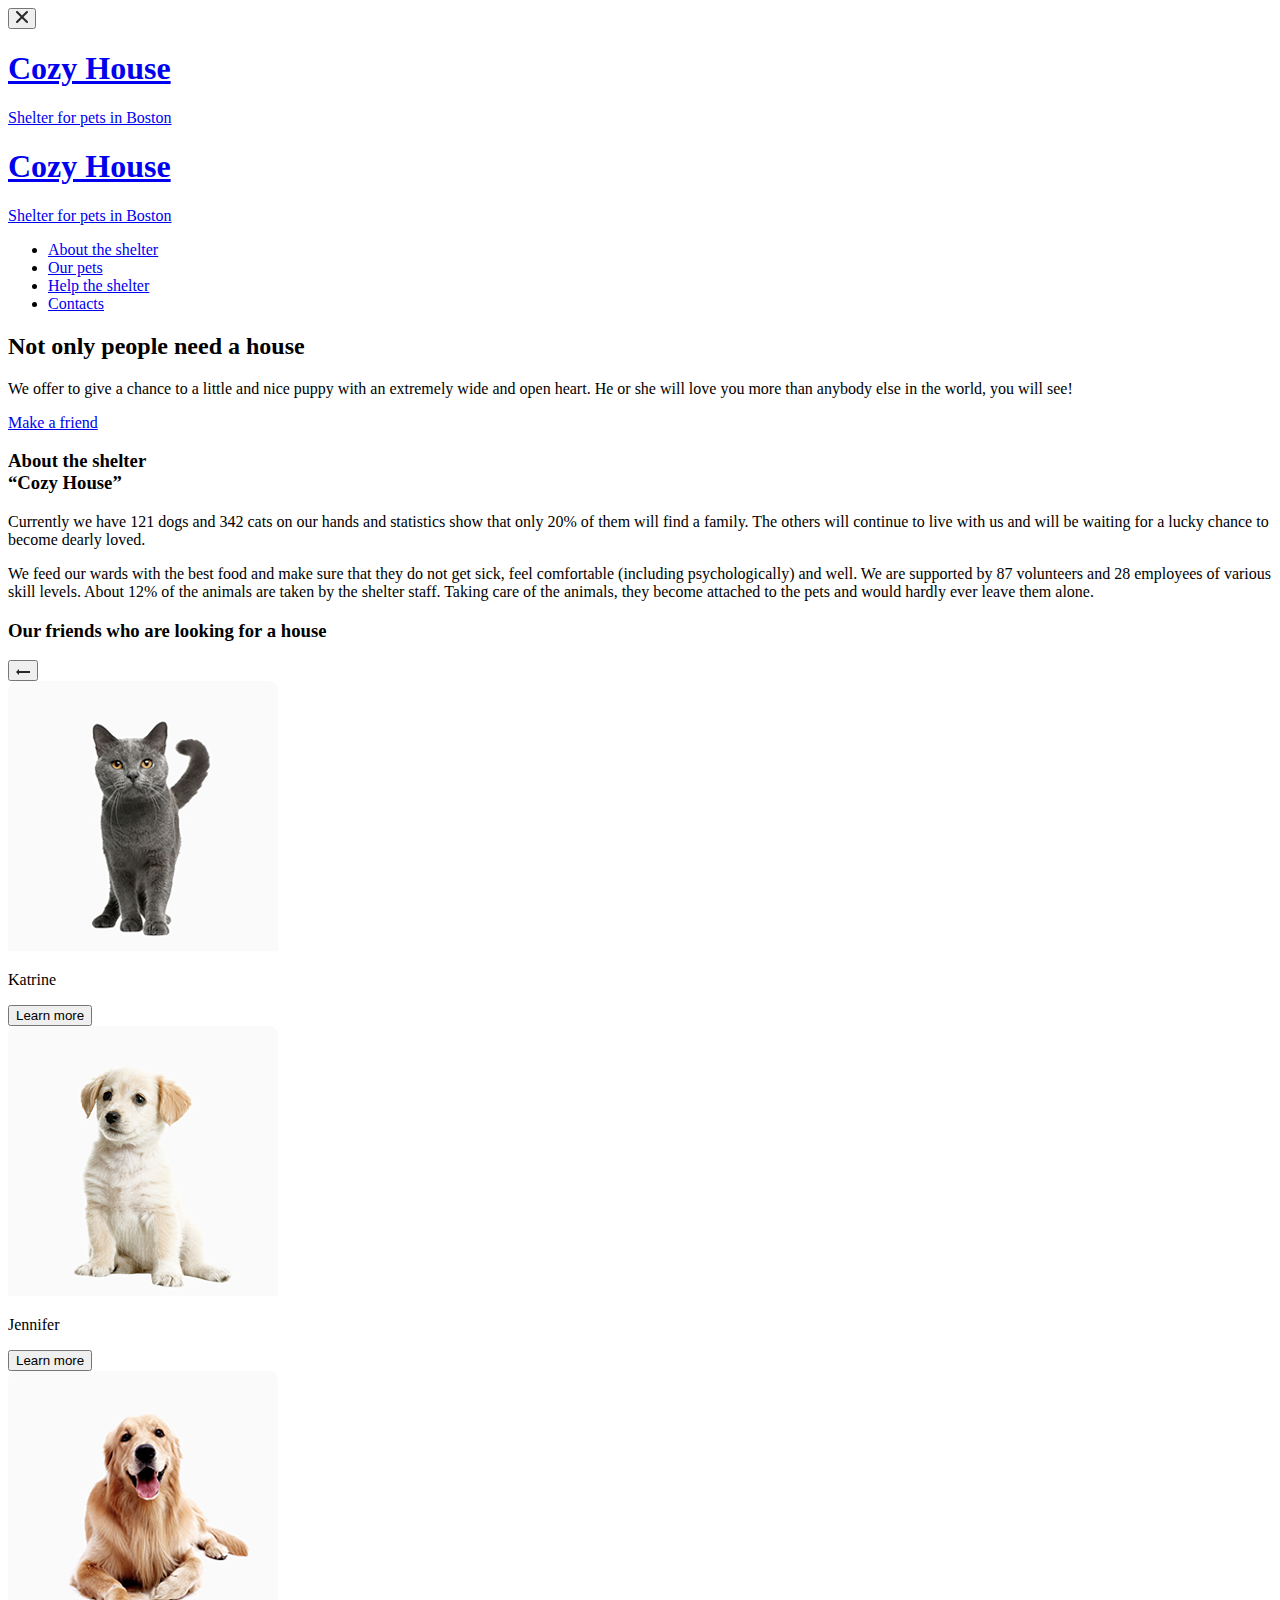
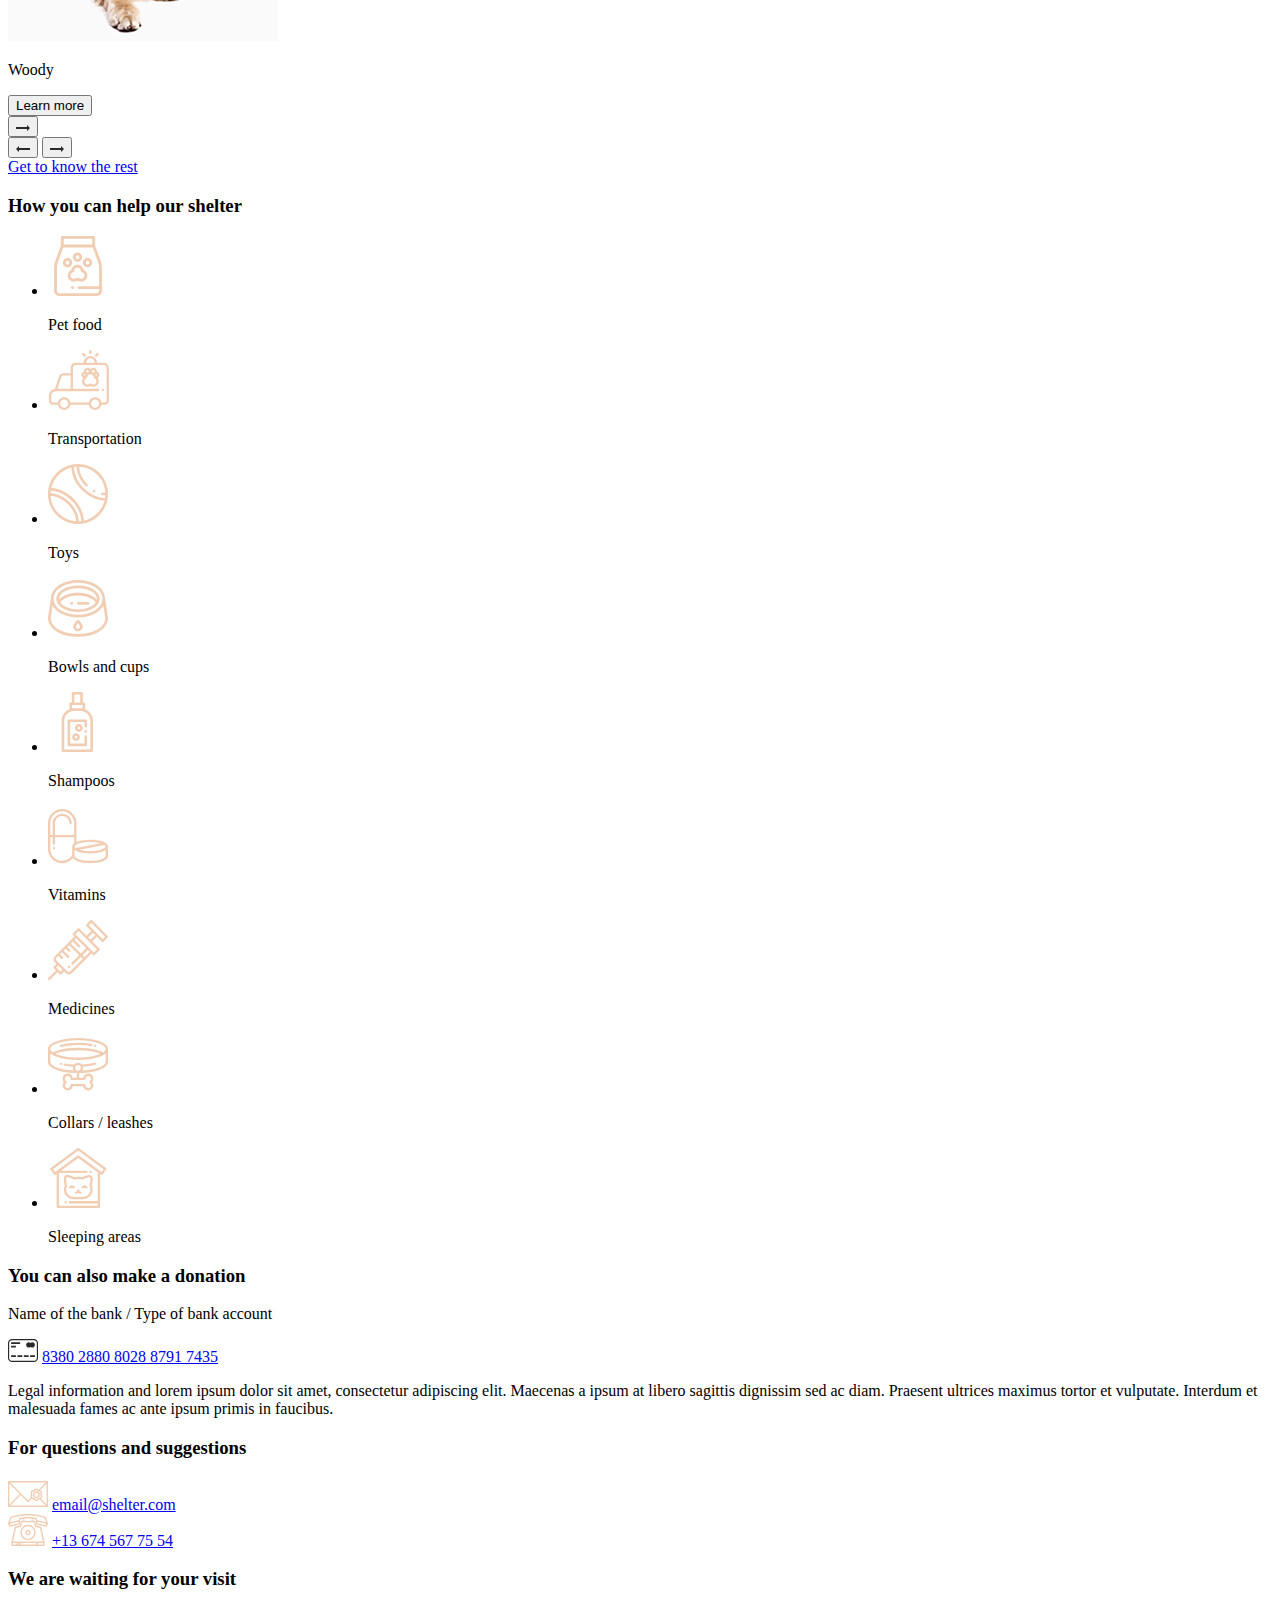
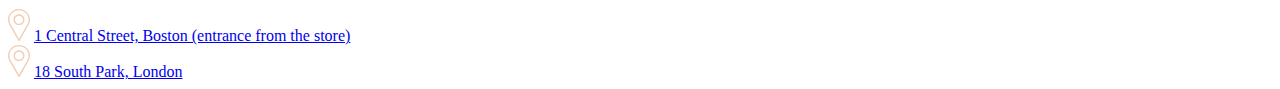
==== pages/main/index.html @ be9d7fb8 "feat: add layout of the main page" ====
<!DOCTYPE html>
<html lang="en">

<head>
    <meta charset="UTF-8">
    <meta http-equiv="X-UA-Compatible" content="IE=edge">
    <meta name="viewport" content="width=device-width, initial-scale=1.0">
    <link rel="stylesheet" href="style.css">
    <link rel="icon" href="../../assets/icons/favicon.png" type="image/x-icon">
    <title>Cozy House</title>
</head>

<body>
    <div class="popup-overlay"></div>
    <div class="popup">
        <button class="close"><img src="../../assets/icons/Vector X.svg" alt="vectorX"></button>
        <div class="popup-wrapper"></div>
    </div>
    <div class="burger-overlay"></div>
    <header class="header">
        <div class="header-background">
            <div class="container">
                <div class="header-container">
                    <div class="logo">
                        <a href="#">
                            <h1 class="title">Cozy House</h1>
                            <p class="subtitile">Shelter for pets in Boston</p>
                        </a>
                    </div>

                    <div class="burger">
                        <div class="line line1"></div>
                        <div class="line line2"></div>
                        <div class="line line3"></div>
                    </div>
                    <nav class="nav">
                        <div class="logo-nav">
                            <a href="#">
                                <h1 class="title-nav">Cozy House</h1>
                                <p class="subtitile-nav">Shelter for pets in Boston</p>
                            </a>
                        </div>
                        <ul class="nav-list">
                            <li class="nav_item"><a href="#" class="nav_link">About the shelter</a></li>
                            <li class="nav_item"><a href="../pets/index.html" class="nav_link">Our pets</a></li>
                            <li class="nav_item"><a href="#help" class="nav_link">Help the shelter</a></li>
                            <li class="nav_item"><a href="#footer" class="nav_link">Contacts</a></li>
                        </ul>
                    </nav>
                </div>
            </div>
        </div>
        </div>
    </header>
    <main class="main">
        <div class="hero-background">
            <div class="container">
                <section class="hero-container">
                    <div class="hero-wrapper">
                        <h2 class="hero-title">Not only people need a house</h2>
                        <p class="hero-text">We offer to give a chance to a little and nice puppy with an extremely wide
                            and open
                            heart.
                            He or she will love you more than anybody else in the world, you will see!</p>
                        <a href="#friends-container" class="hero-button">Make a friend</a>
                    </div>
                    <div class="hero-dog"></div>
                </section>
            </div>
        </div>
        <div class="container">
            <section class="about-container" id="about-container">
                <div class="about-dogs"></div>
                <div class="about-wrapper">
                    <h3 class="about-title">About the shelter <br>“Cozy House”</h3>
                    <p class="about-text">Currently we have 121 dogs and 342 cats on our hands and statistics show that
                        only 20%
                        of them will find a family.
                        The others will continue to live with us and will be waiting for a lucky chance to become dearly
                        loved.</p>
                    <p class="about-text">We feed our wards with the best food and make sure that they do not get sick,
                        feel
                        comfortable (including psychologically) and well.
                        We are supported by 87 volunteers and 28 employees of various skill levels.
                        About 12% of the animals are taken by the shelter staff. Taking care of the animals, they become
                        attached to
                        the pets and would hardly ever leave them alone.</p>
                </div>
            </section>
        </div>
        <div class="friends-background">
            <div class="container">
                <section class="friends-container" id="friends-container">
                    <h3 class="friends-title">Our friends who are&nbsp;looking for a house</h3>
                    <div class="friends-wrapper">
                        <button class="prev-button" id="leftButton"><img src="../../assets/icons/Arrow-prev.svg"
                                alt="arrow"></button>
                        <div class="carusel-wrapper" id="carusel-wrapper">
                            <div class="pets-list" id="pets-list">
                                <div class="part" id="left-part">
                                    <div class="pet_item"></div>
                                    <div class="pet_item"></div>
                                    <div class="pet_item"></div>
                                </div>
                                <div class="part" id="active-part">
                                    <div class="pet_item" data-name="Katrine">
                                        <img src="../../assets/images/katrine.png" alt="katrine">
                                        <p class="pet__name">Katrine</p>
                                        <button class="learn__more">Learn more</button>
                                    </div>
                                    <div class="pet_item" data-name="Jennifer">
                                        <img src="../../assets/images/jennifer.png" alt="jennifer">
                                        <p class="pet__name">Jennifer</p>
                                        <button class="learn__more">Learn more</button>
                                    </div>
                                    <div class="pet_item" data-name="Woody">
                                        <img src="../../assets/images/woody.png" alt="woody">
                                        <p class="pet__name">Woody</p>
                                        <button class="learn__more">Learn more</button>
                                    </div>
                                </div>
                                <div class="part" id="right-part">
                                    <div class="pet_item"></div>
                                    <div class="pet_item"></div>
                                    <div class="pet_item"></div>
                                </div>
                            </div>
                        </div>
                        <button class="next-button" id="rightButton"><img src="../../assets/icons/Arrow-next.svg"
                                alt="arrow"></button>
                    </div>
                    <div class="arrow_block">
                        <button class="arrow-button_prev" id="leftBtn"><img src="../../assets/icons/Arrow-prev.svg"
                                alt="arrow"></button>
                        <button class="arrow-button_next" id="rightBtn"><img src="../../assets/icons/Arrow-next.svg"
                                alt="arrow"></button>
                    </div>
                    <a href="../pets/index.html" class="friends-button">Get to know the rest</a>
                </section>
            </div>
        </div>
        <div class="container">
            <section class="help" id="help">
                <h3 class="help-text">How you can help
                    our shelter</h3>
                <div class="help-wrapper">
                    <ul class="help-list">
                        <li class="help_item">
                            <img class="help__icon" src="../../assets/icons/icon-pet-food.svg" alt="icon-pet-food">
                            <p class="help__name">Pet food</p>
                        </li>
                        <li class="help_item">
                            <img class="help__icon" src="../../assets/icons/icon-transportation.svg"
                                alt="icon-transportation">
                            <p class="help__name">Transportation</p>
                        </li>
                        <li class="help_item">
                            <img class="help__icon" src="../../assets/icons/icon-toys.svg" alt="icon-toys">
                            <p class="help__name">Toys</p>
                        </li>
                        <li class="help_item">
                            <img class="help__icon" src="../../assets/icons/icon-bowls-and-cups.svg"
                                alt="icon-bowls-and-cups">
                            <p class="help__name">Bowls and cups</p>
                        </li>
                        <li class="help_item">
                            <img class="help__icon" src="../../assets/icons/icon-shampoos.svg" alt="icon-shampoos">
                            <p class="help__name">Shampoos</p>
                        </li>
                        <li class="help_item">
                            <img class="help__icon" src="../../assets/icons/icon-vitamins.svg" alt="icon-vitamins">
                            <p class="help__name">Vitamins</p>
                        </li>
                        <li class="help_item">
                            <img class="help__icon" src="../../assets/icons/icon-medicines.svg" alt="icon-medicines">
                            <p class="help__name">Medicines</p>
                        </li>
                        <li class="help_item">
                            <img class="help__icon" src="../../assets/icons/icon-collars-leashes.svg"
                                alt="icon-collars-leashes">
                            <p class="help__name">Collars / leashes</p>
                        </li>
                        <li class="help_item">
                            <img class="help__icon" src="../../assets/icons/icon-sleeping-area.svg"
                                alt="icon-sleeping-area">
                            <p class="help__name">Sleeping areas</p>
                        </li>
                    </ul>
                </div>
            </section>
        </div>
        <div class="addition-background">
            <div class="container">
                <section class="addition">
                    <div class="addition-dog"></div>
                    <div class="addition-wrapper">
                        <h3 class="addition-title">You can also make a donation</h3>
                        <p class="label">Name of the bank / Type of bank account</p>
                        <div class="card-number">
                            <img class="icon-card" src="../../assets/icons/credit-card.svg" alt="icon-credit-card">
                            <span class="number"><a href="#">8380 2880 8028 8791 7435</a></span>
                        </div>
                        <p class="addition-text">Legal information and lorem ipsum dolor sit amet, consectetur
                            adipiscing elit.
                            Maecenas a ipsum at libero sagittis dignissim sed ac diam. Praesent ultrices maximus tortor
                            et vulputate.
                            Interdum et malesuada fames ac ante ipsum primis in faucibus.</p>
                    </div>
                </section>
            </div>
        </div>
        </div>
    </main>
    <footer class="footer" id="footer">
        <div class="footer-background">
            <div class="container">
                <div class="footer-wrapper">
                    <div class="contacts">
                        <h3 class="footer-title">For questions and suggestions</h3>
                        <div class="info">
                            <a href="mailto:email@shelter.com"><img class="footer-icons"
                                    src="../../assets/icons/icon-email.svg" alt="icon-email"></a>
                            <a href="mailto:email@shelter.com" class="footer-info">email@shelter.com</a>
                        </div>
                        <div class="info">
                            <a href="tel:+136745677554"><img class="footer-icons"
                                    src="../../assets/icons/icon-phone.svg" alt="icon-phone"></a>
                            <a href="tel:+136745677554" class="footer-info">+13 674 567 75 54</a>
                        </div>
                    </div>
                    <div class="location">
                        <h3 class="footer-title">We are waiting for your visit</h3>
                        <div class="info-location">
                            <a href="https://goo.gl/maps/fKJnpNppWsuXk6bJ8" target="blank"><img class="footer-icons"
                                    src="../../assets/icons/icon-marker.svg" alt="icon-marker"></a>
                            <a href="https://goo.gl/maps/fKJnpNppWsuXk6bJ8" class="footer-info" target="blank">
                                1 Central Street, Boston (entrance from the store)
                            </a>
                        </div>
                        <div class="info-location">
                            <a href="https://goo.gl/maps/jdTN3dPhgt9UwxYk8" target="blank"><img class="footer-icons"
                                    src="../../assets/icons/icon-marker.svg" alt="icon-marker"></a>
                            <a href="https://goo.gl/maps/jdTN3dPhgt9UwxYk8" class="footer-info" target="blank">18 South
                                Park,
                                London</a>
                        </div>
                    </div>
                    <div class="footer-dog"></div>
                </div>
            </div>
        </div>
    </footer>
    <script src="script.js"></script>
</body>

</html>
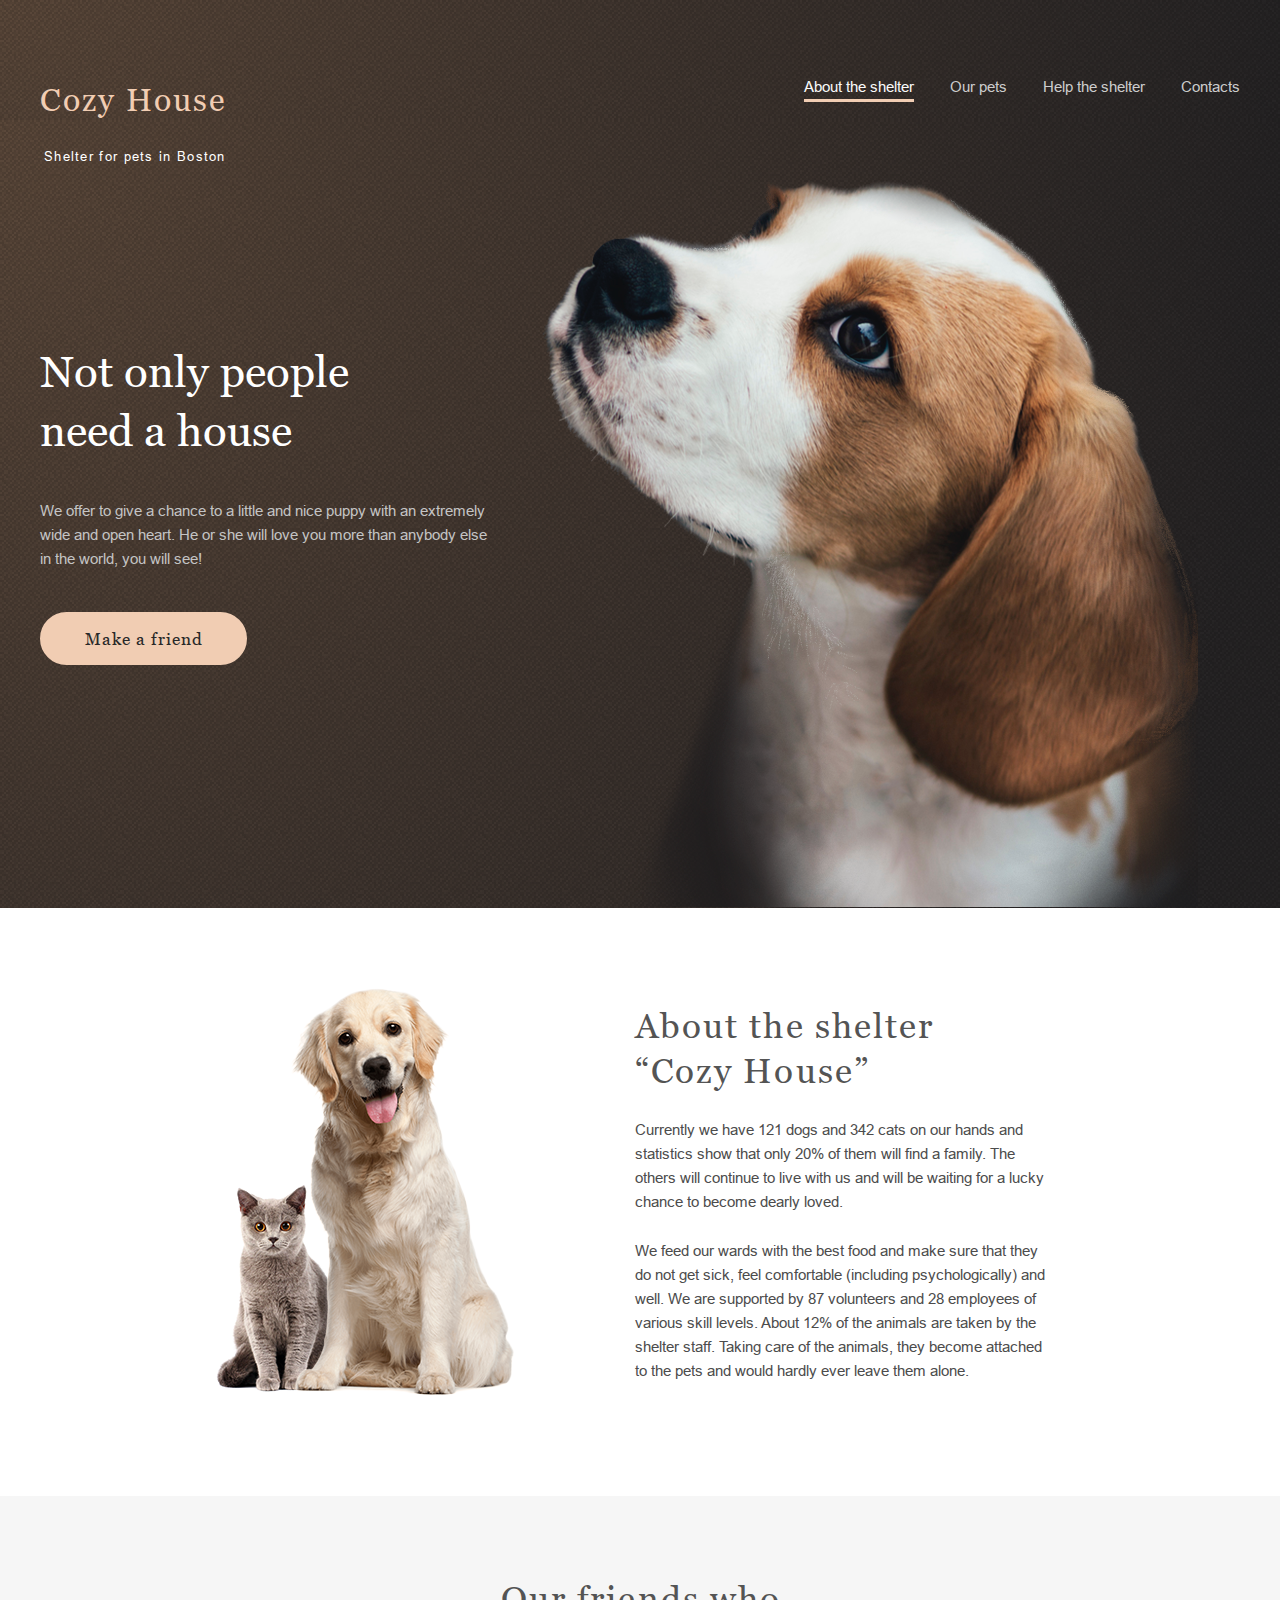
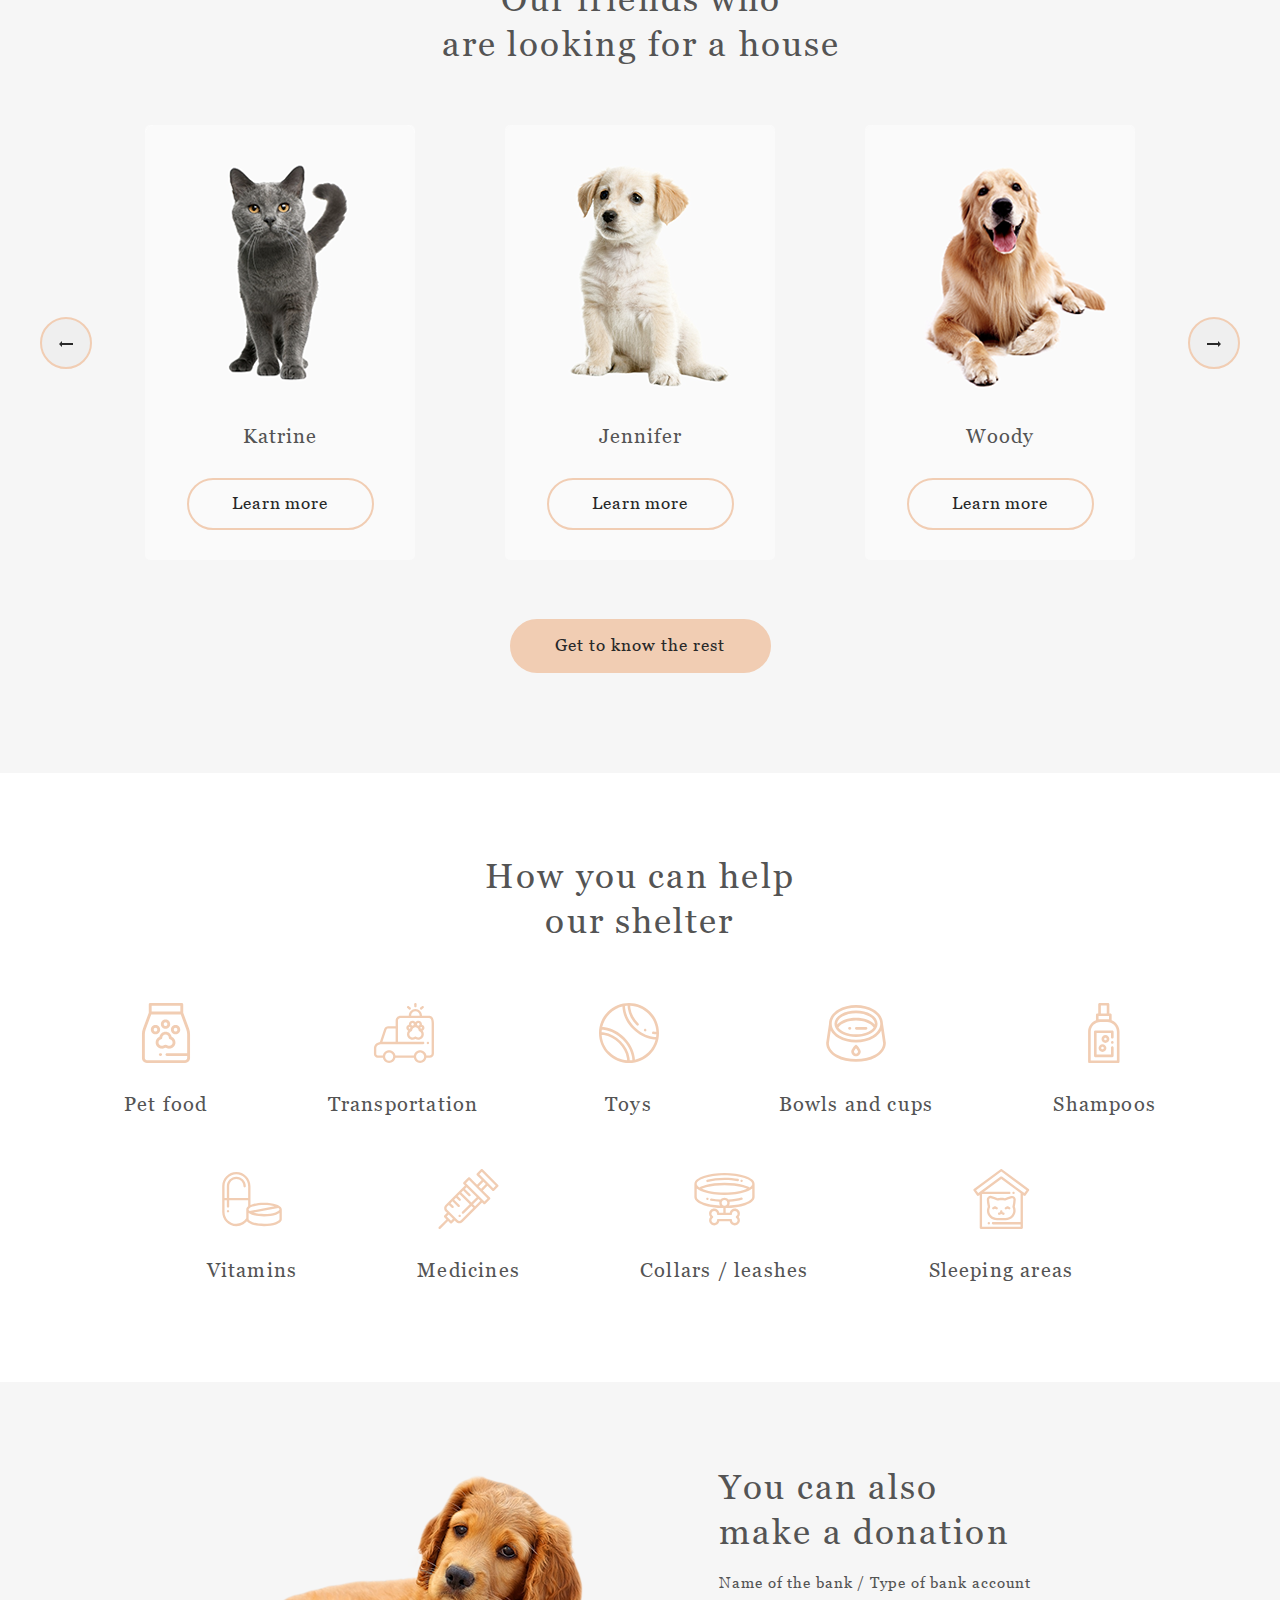
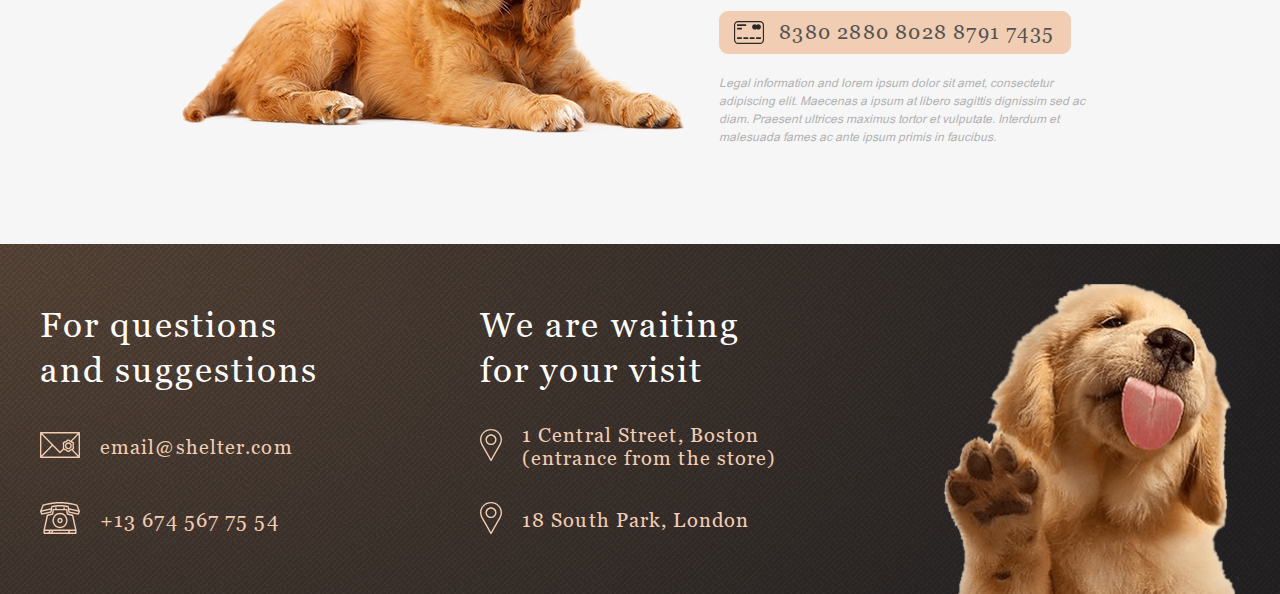
==== commit d1a00e15: "add normalize.css and style of the main page" ====
--- a/pages/main/index.html
+++ b/pages/main/index.html
@@ -6,6 +6,7 @@
     <meta http-equiv="X-UA-Compatible" content="IE=edge">
     <meta name="viewport" content="width=device-width, initial-scale=1.0">
     <link rel="stylesheet" href="style.css">
+    <link rel="stylesheet" href="normalize.css">
     <link rel="icon" href="../../assets/icons/favicon.png" type="image/x-icon">
     <title>Cozy House</title>
 </head>
--- a/pages/main/style.css
+++ b/pages/main/style.css
@@ -0,0 +1,674 @@
+:root {
+  --font-text: "font_Arial", "Arial", sans-serif;
+  --font-title: "font_Georgia", "Georgia", serif;
+  --color-one: #ffffff;
+  --color-two: #f1cdb3;
+  --color-three: #292929;
+  --color-four: #c4c4c4;
+  --color-six: #545454;
+  --color-seven: #4c4c4c;
+  --color-eight: #fafafa;
+  --color-background: #f6f6f6;
+}
+
+@font-face {
+  font-family: "font_Arial";
+  src: url("../../assets/fonts/arial/arial-regular.ttf") format("truetype");
+  font-style: normal;
+  font-weight: 400;
+}
+
+@font-face {
+  font-family: "font_Georgia";
+  src: url("../../assets/fonts/georgia/georgia-regular.ttf") format("truetype");
+  font-style: normal;
+  font-weight: 400;
+}
+
+body {
+  position: relative;
+}
+
+* {
+  box-sizing: border-box;
+  margin: 0;
+}
+
+html {
+  scroll-behavior: smooth;
+}
+
+a {
+  text-decoration: none;
+  color: inherit;
+  transition: 0.5s;
+}
+
+ul {
+  padding: 0;
+  list-style: none;
+}
+
+h2 {
+  font-family: var(--font-title);
+  font-weight: normal;
+  font-size: 44px;
+  color: var(--color-one);
+}
+
+h3 {
+  font-family: var(--font-title);
+  font-weight: normal;
+  font-size: 35px;
+  color: var(--color-six);
+  letter-spacing: 2.1px;
+  line-height: 45px;
+}
+
+button {
+  padding: 0;
+  cursor: pointer;
+}
+
+button:hover {
+  background: rgba(253, 220, 196, 1);
+  border: solid rgba(253, 220, 196, 1);
+  transition: 1s;
+}
+
+.popup {
+  background: transparent;
+  position: fixed;
+  top: 50%;
+  left: 50%;
+  transform: translate(-50%, -50%);
+  z-index: 2;
+  display: none;
+}
+
+.close {
+  position: relative;
+  left: 100%;
+  width: 52px;
+  height: 52px;
+  border: 2px solid rgba(241, 205, 179, 1);
+  border-radius: 50%;
+  background: transparent;
+}
+
+.hover {
+  background: rgba(253, 220, 196, 1);
+  border: solid rgba(253, 220, 196, 1);
+  transition: 1s;
+}
+
+.popup-container {
+  width: 900px;
+  background: rgba(250, 250, 250, 1);
+  display: flex;
+  flex-direction: row;
+  border-radius: 10px;
+}
+
+.popup-overlay:hover {
+  cursor: pointer;
+}
+
+.image {
+  width: 500px;
+}
+
+.pets-text {
+  padding: 50px 20px 88px 0;
+}
+
+.popup-title {
+  padding-bottom: 10px;
+  color: #000000;
+}
+
+.popup-subtitle {
+  padding-bottom: 40px;
+  font-family: var(--font-title);
+  font-size: 20px;
+  line-height: 23px;
+  letter-spacing: 0.06em;
+}
+
+.popup-information {
+  padding-bottom: 40px;
+  font-family: var(--font-title);
+  font-size: 15px;
+  line-height: 17px;
+  letter-spacing: 0.06em;
+}
+
+.popup-list {
+  list-style: disc;
+  list-style-position: inside;
+  color: rgba(241, 205, 179, 1);
+}
+
+.popup-item {
+  padding-bottom: 10px;
+  font-family: var(--font-title);
+  font-size: 15px;
+  font-weight: 700;
+  line-height: 17px;
+  letter-spacing: 0.06em;
+  font-family: Georgia;
+  font-size: 15px;
+  font-weight: 400;
+  line-height: 17px;
+  letter-spacing: 0.06em;
+}
+
+.color {
+  color: #000000;
+}
+
+.lock {
+  overflow: hidden;
+}
+.active {
+  display: block;
+}
+
+._active {
+  width: 100%;
+  height: 100%;
+  position: fixed;
+  top: 0;
+  left: 0;
+  background: rgba(41, 41, 41, 0.6);
+  z-index: 1;
+}
+
+.header-background {
+  background: url(../../assets/images/transparent/noise_transparent@2x.png),
+    radial-gradient(100% 900% at 0% 0%, #5b483a 0%, #262425 100%), linear-gradient(0deg, #211f20, #211f20);
+}
+
+.container {
+  max-width: 1280px;
+  margin: 0 auto;
+}
+
+.header-container {
+  padding: 60px 40px 0;
+  display: flex;
+  flex-direction: row;
+  justify-content: space-between;
+  align-items: center;
+}
+
+.title {
+  font-family: var(--font-title);
+  color: var(--color-two);
+  padding-bottom: 9px;
+  font-weight: normal;
+  letter-spacing: 2px;
+}
+
+.subtitile {
+  font-family: var(--font-text);
+  color: var(--color-one);
+  font-size: 13px;
+  letter-spacing: 1.3px;
+  padding-left: 4px;
+}
+
+.logo {
+  height: 60px;
+  width: 200px;
+}
+
+.logo-nav {
+  display: none;
+}
+
+.nav-list {
+  display: flex;
+  flex-direction: row;
+  gap: 36px;
+  color: #cdcdcd;
+}
+
+.nav_link {
+  font-family: var(--font-text);
+  font-size: 15px;
+}
+
+.nav_link:hover {
+  color: var(--color-eight);
+}
+
+.nav_item:first-child {
+  border-bottom: 3px var(--color-two) solid;
+  padding-bottom: 2px;
+  color: var(--color-eight);
+}
+
+.hero-background {
+  background: url(../../assets/images/transparent/noise_transparent@2x.png),
+    radial-gradient(100% 215.42% at 0% 0%, #5b483a 0%, #262425 100%), linear-gradient(0deg, #211f20, #211f20);
+}
+
+.hero-container {
+  display: flex;
+  padding: 0 40px;
+}
+
+.hero-wrapper {
+  display: flex;
+  flex-direction: column;
+  width: 460px;
+  padding-top: 222px;
+}
+
+.hero-title {
+  width: 85%;
+  line-height: 59px;
+  margin-bottom: 39px;
+}
+
+.hero-text {
+  font-family: var(--font-text);
+  font-size: 15px;
+  color: var(--color-four);
+  width: 460px;
+  margin-bottom: 41px;
+  line-height: 24px;
+}
+
+.hero-button {
+  font-family: var(--font-title);
+  font-size: 17px;
+  letter-spacing: 1px;
+  text-align: center;
+  padding-top: 15px;
+  color: var(--color-three);
+  background-color: var(--color-two);
+  width: 207px;
+  height: 53px;
+  border: solid var(--color-two);
+  border-radius: 30px;
+  margin-bottom: 243px;
+  cursor: pointer;
+}
+
+.hero-button:hover {
+  background: rgba(253, 220, 196, 1);
+  border: solid rgba(253, 220, 196, 1);
+}
+
+.hero-dog {
+  background-image: url(../../assets/images/start-screen-puppy.png);
+  width: 698px;
+  background-position-x: 42px;
+  background-position-y: 59px;
+  background-repeat: no-repeat;
+}
+
+.about-container {
+  padding-top: 80px;
+  padding-bottom: 82px;
+  background-color: var(--color-one);
+  display: flex;
+  flex-direction: row;
+  justify-content: center;
+  gap: 120px;
+}
+
+.about-dogs {
+  background-image: url(../../assets/images/about-pets.png);
+  background-repeat: no-repeat;
+  height: 426px;
+  width: 300px;
+}
+.about-wrapper {
+  margin-right: 8px;
+  padding-top: 15px;
+  display: flex;
+  flex-direction: column;
+  width: 33%;
+  gap: 25px;
+}
+
+.about-title {
+  width: auto;
+}
+
+.about-text {
+  font-family: var(--font-text);
+  font-weight: normal;
+  font-size: 15px;
+  line-height: 24px;
+  width: auto;
+  color: var(--color-seven);
+}
+
+.friends-background {
+  background-color: var(--color-background);
+  background-size: 100%;
+}
+
+.friends-container {
+  display: flex;
+  flex-direction: column;
+  padding: 80px 40px 100px;
+}
+
+.friends-title {
+  padding-left: 2px;
+  margin-bottom: 59px;
+  width: 30rem;
+  align-self: center;
+  text-align: center;
+}
+
+.friends-wrapper {
+  display: flex;
+  justify-content: space-between;
+  align-items: center;
+  margin-bottom: 59px;
+}
+
+.carusel-wrapper {
+  width: 990px;
+  overflow: hidden;
+}
+
+.pets-list {
+  position: relative;
+  left: -1080px;
+  display: flex;
+  flex-direction: row;
+  align-items: center;
+  gap: 90px;
+}
+
+.part {
+  display: flex;
+  gap: 90px;
+}
+
+@keyframes left {
+  from {
+    left: -1080px;
+  }
+  to {
+    left: -2160px;
+  }
+}
+
+.left {
+  animation-duration: 2s;
+  animation-name: left;
+}
+
+@keyframes right {
+  from {
+    left: -1080px;
+  }
+  to {
+    left: 0;
+  }
+}
+
+.right {
+  animation-duration: 2s;
+  animation-name: right;
+}
+
+.prev-button {
+  height: 52px;
+  width: 52px;
+  border-radius: 100px;
+  border: var(--color-two) solid 2px;
+}
+
+.pet_item {
+  width: 270px;
+  height: 435px;
+  display: flex;
+  border-radius: 5px;
+  flex-direction: column;
+  align-items: center;
+  background-color: var(--color-eight);
+  gap: 30px;
+  cursor: pointer;
+}
+
+.pet_item:hover {
+  box-shadow: 0px 4px 4px rgba(0, 0, 0, 0.25);
+  background-color: var(--color-one);
+}
+
+.pet__name {
+  font-family: var(--font-title);
+  color: var(--color-six);
+  font-size: 20px;
+  letter-spacing: 1px;
+}
+
+.learn__more {
+  width: 187px;
+  height: 52px;
+  border-radius: 100px;
+  border: 2px var(--color-two) solid;
+  font-family: var(--font-title);
+  font-size: 17px;
+  color: var(--color-three);
+  letter-spacing: 0.96px;
+  background: transparent;
+}
+
+.pet_item:hover button {
+  background: rgba(253, 220, 196, 1);
+  border: solid rgba(253, 220, 196, 1);
+  transition: 1s;
+}
+
+.next-button {
+  height: 52px;
+  width: 52px;
+  border-radius: 100px;
+  border: var(--color-two) solid 2px;
+}
+
+.arrow_block {
+  display: none;
+}
+
+.friends-button {
+  font-family: var(--font-title);
+  font-size: 17px;
+  color: var(--color-three);
+  letter-spacing: 1px;
+  text-align: center;
+  padding-top: 15px;
+  height: 54px;
+  width: 261px;
+  border-radius: 100px;
+  border: 2px var(--color-two) solid;
+  background-color: #f1cdb3;
+  align-self: center;
+  cursor: pointer;
+}
+
+.friends-button:hover {
+  background: rgba(253, 220, 196, 1);
+  border: 2px solid rgba(253, 220, 196, 1);
+}
+
+.help {
+  padding: 80px 80px 100px;
+  display: flex;
+  flex-direction: column;
+}
+
+.help-text {
+  width: 310px;
+  padding-bottom: 60px;
+  text-align: center;
+  align-self: center;
+}
+
+.help-list {
+  display: flex;
+  justify-content: center;
+  gap: 53px 120px;
+  flex-wrap: wrap;
+}
+
+.help_item {
+  display: flex;
+  flex-direction: column;
+  gap: 29px;
+}
+
+.help__icon {
+  height: 60px;
+}
+
+.help__name {
+  font-family: var(--font-title);
+  font-weight: normal;
+  font-size: 20px;
+  line-height: 24px;
+  color: var(--color-six);
+  letter-spacing: 1.2px;
+  text-align: center;
+}
+
+.addition-background {
+  background-color: var(--color-background);
+  background-size: 100%;
+}
+
+.addition {
+  display: flex;
+  gap: 32px;
+  padding: 82px 182px 90px;
+}
+
+.addition-dog {
+  margin-top: 10px;
+  background-image: url(../../assets/images/donation-dog.png);
+  background-repeat: no-repeat;
+  height: 280px;
+  width: 100%;
+}
+
+.addition-wrapper {
+  display: flex;
+  flex-direction: column;
+  width: 75%;
+  gap: 20px;
+}
+
+.addition-title {
+  width: 84%;
+}
+
+.label {
+  font-family: var(--font-title);
+  font-size: 15px;
+  line-height: 17px;
+  color: var(--color-six);
+  letter-spacing: 0.9px;
+}
+
+.card-number {
+  width: 93%;
+  display: flex;
+  background-color: #f1cdb3;
+  border-radius: 9px;
+  padding: 10px 15px 10px 15px;
+  gap: 15px;
+}
+
+.card-number:hover {
+  box-shadow: 0px 4px 4px rgba(0, 0, 0, 0.25);
+}
+
+.number {
+  font-family: var(--font-title);
+  font-size: 20px;
+  letter-spacing: 1.2px;
+  line-height: 23px;
+  color: var(--color-six);
+}
+
+.addition-text {
+  color: #b2b2b2;
+  font-family: var(--font-text);
+  font-style: italic;
+  font-size: 12px;
+  line-height: 18px;
+}
+
+.footer-background {
+  background: url(../../assets/images/transparent/noise_transparent@2x.png),
+    radial-gradient(100% 215.42% at 0% 0%, #5b483a 0%, #262425 100%), linear-gradient(0deg, #211f20, #211f20);
+}
+
+.footer-wrapper {
+  display: flex;
+  padding: 40px 40px 0;
+  gap: 160px;
+}
+
+.footer-title {
+  color: #ffffff;
+}
+
+.info {
+  display: flex;
+  flex-direction: row;
+  gap: 20px;
+  align-items: center;
+}
+
+.info-location {
+  display: flex;
+  flex-direction: row;
+  gap: 20px;
+  align-items: center;
+}
+
+.footer-icons {
+  height: 32px;
+}
+
+.footer-info {
+  font-family: var(--font-title);
+  color: var(--color-two);
+  font-weight: normal;
+  font-size: 20px;
+  line-height: 23px;
+  letter-spacing: 1.1px;
+}
+
+.contacts {
+  display: flex;
+  flex-direction: column;
+  width: 280px;
+  gap: 37px;
+  padding-top: 18px;
+}
+
+.location {
+  display: flex;
+  flex-direction: column;
+  width: 300px;
+  gap: 32px;
+  padding-top: 18px;
+}
+
+.footer-dog {
+  background-image: url(../../assets/images/footer-puppy.png);
+  height: 310px;
+  width: 300px;
+}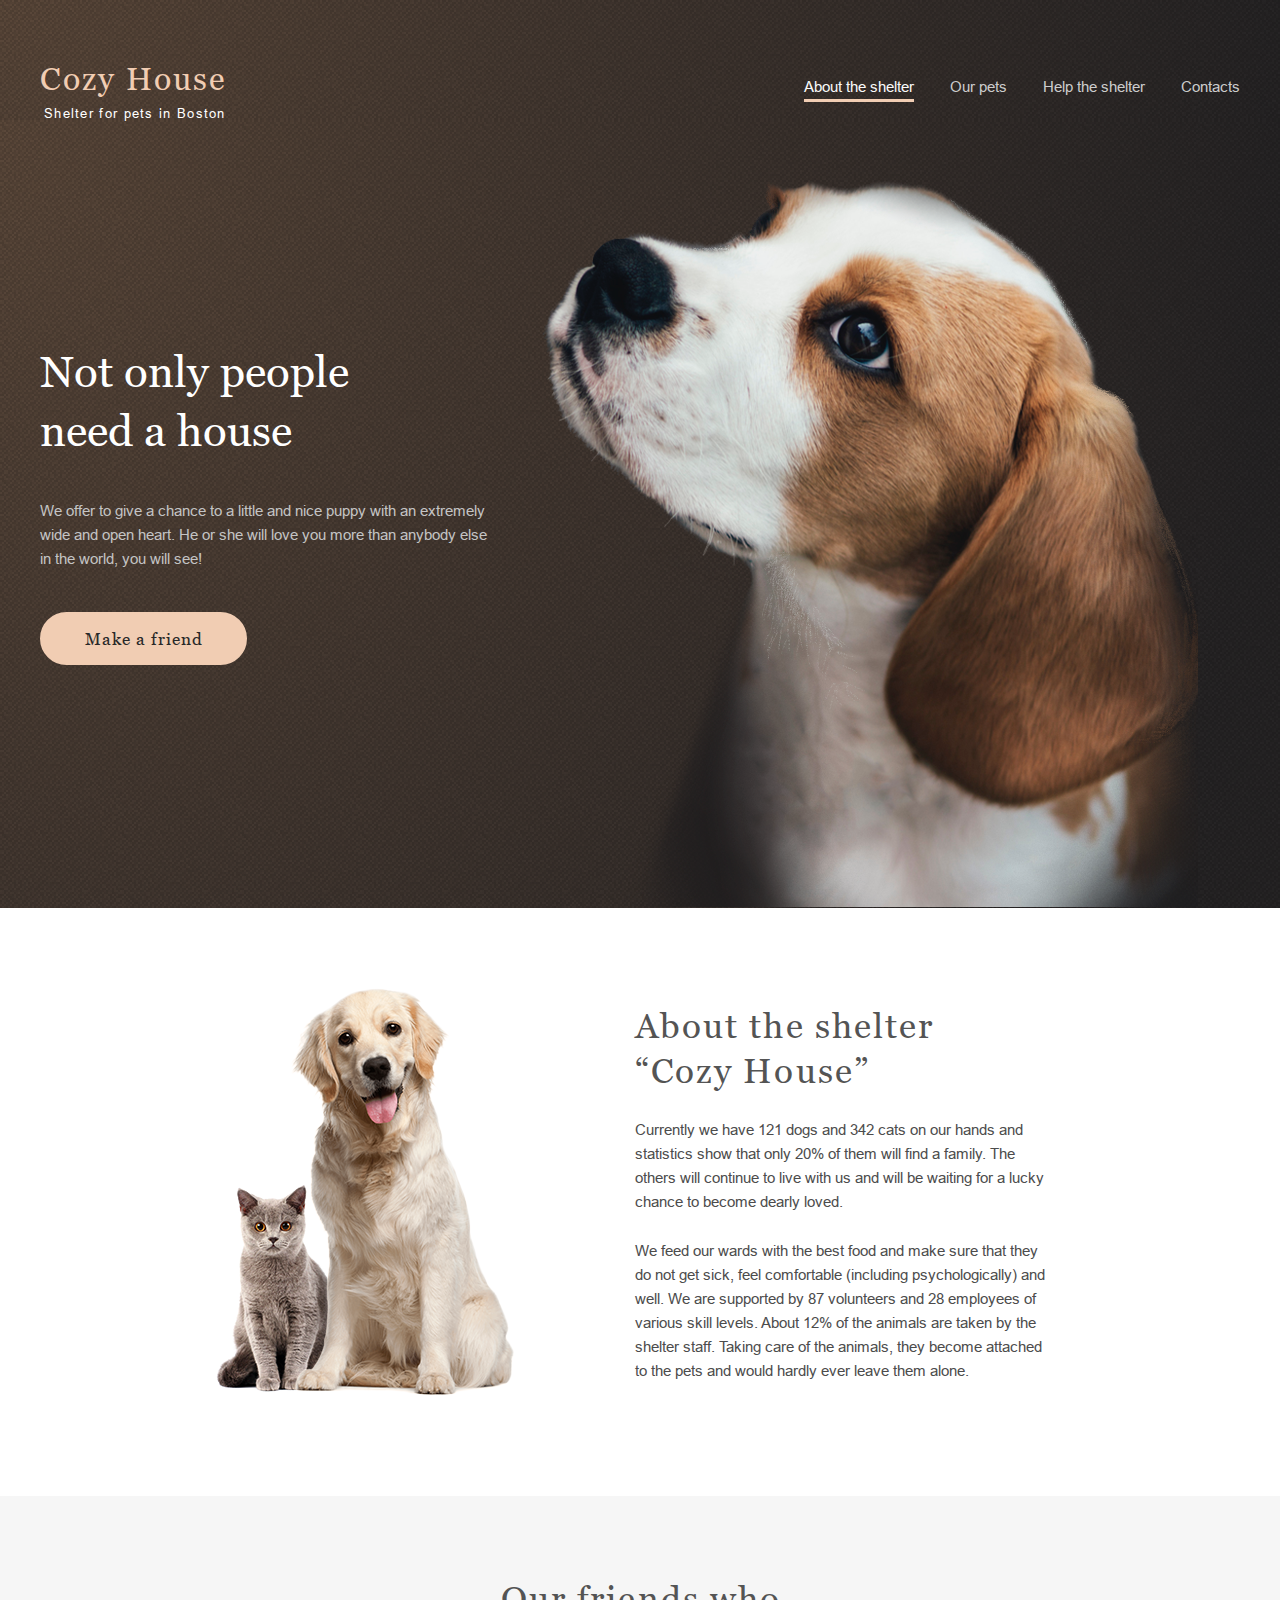
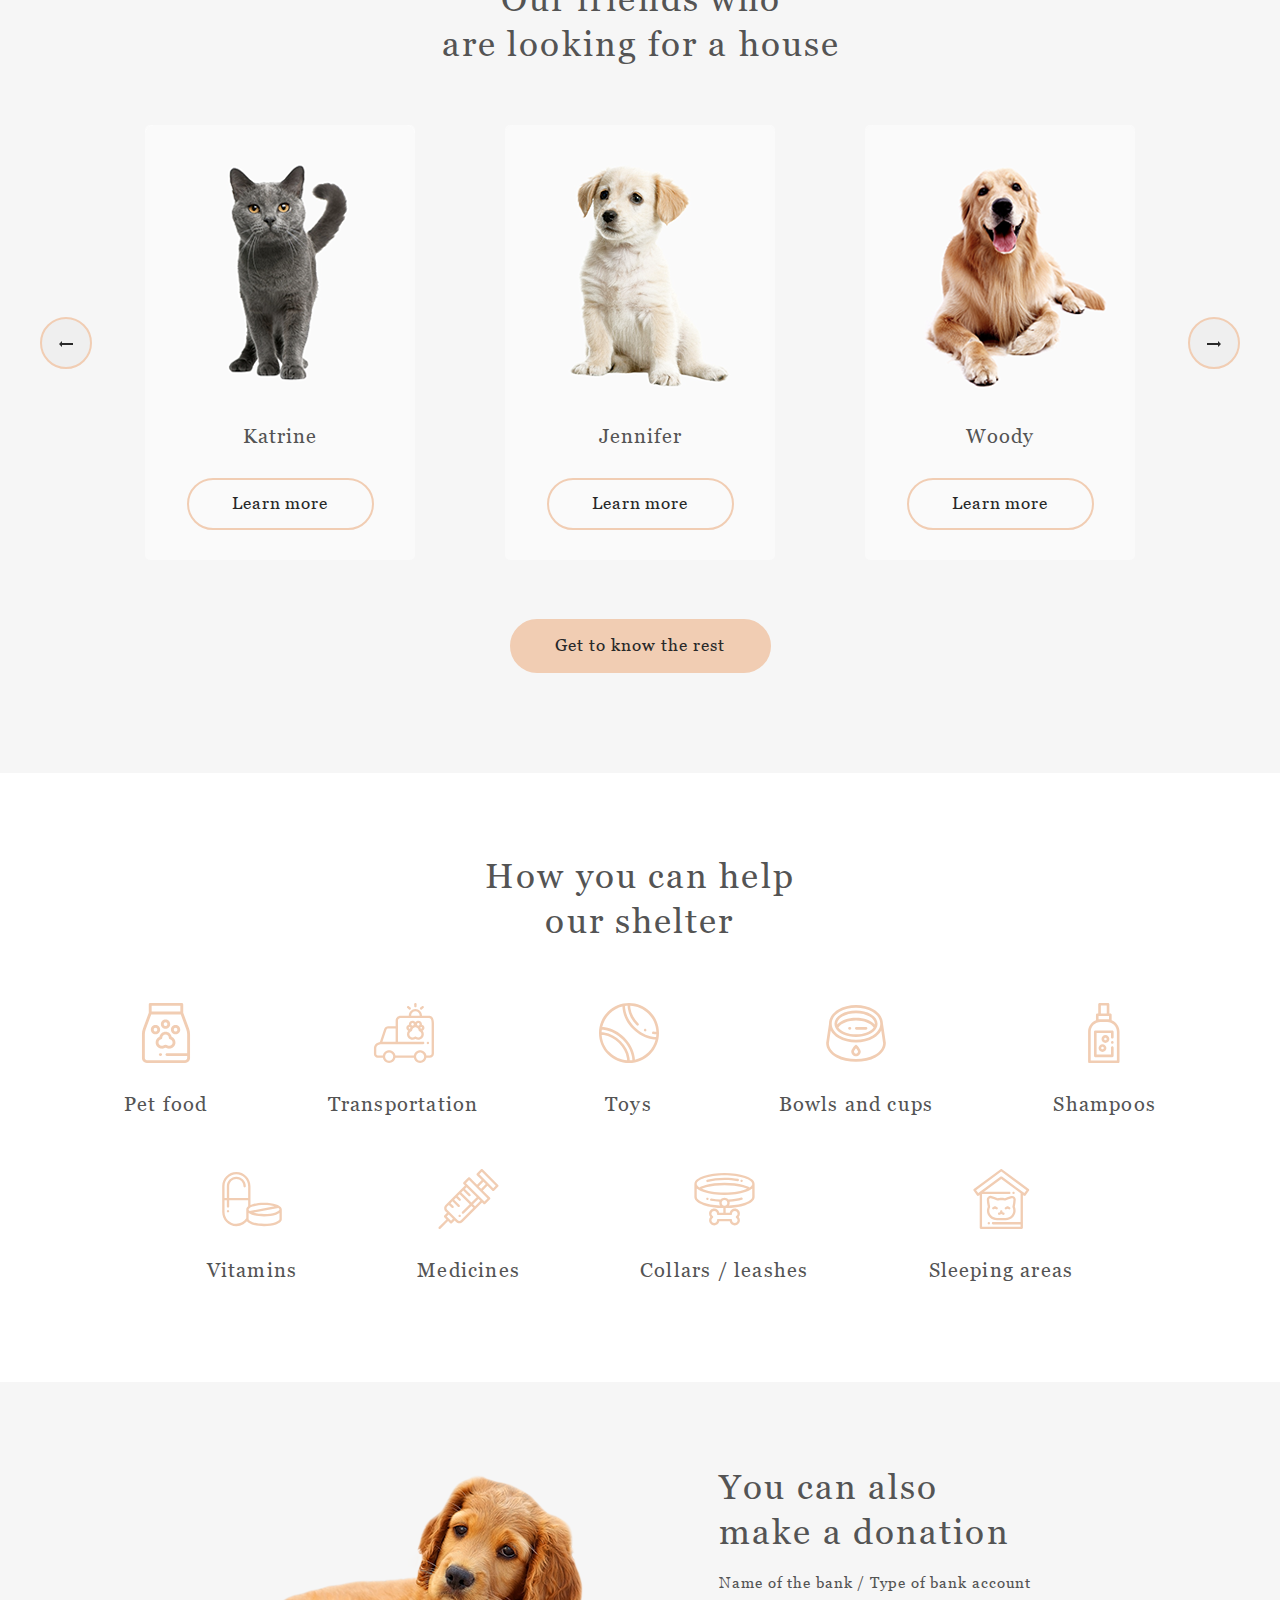
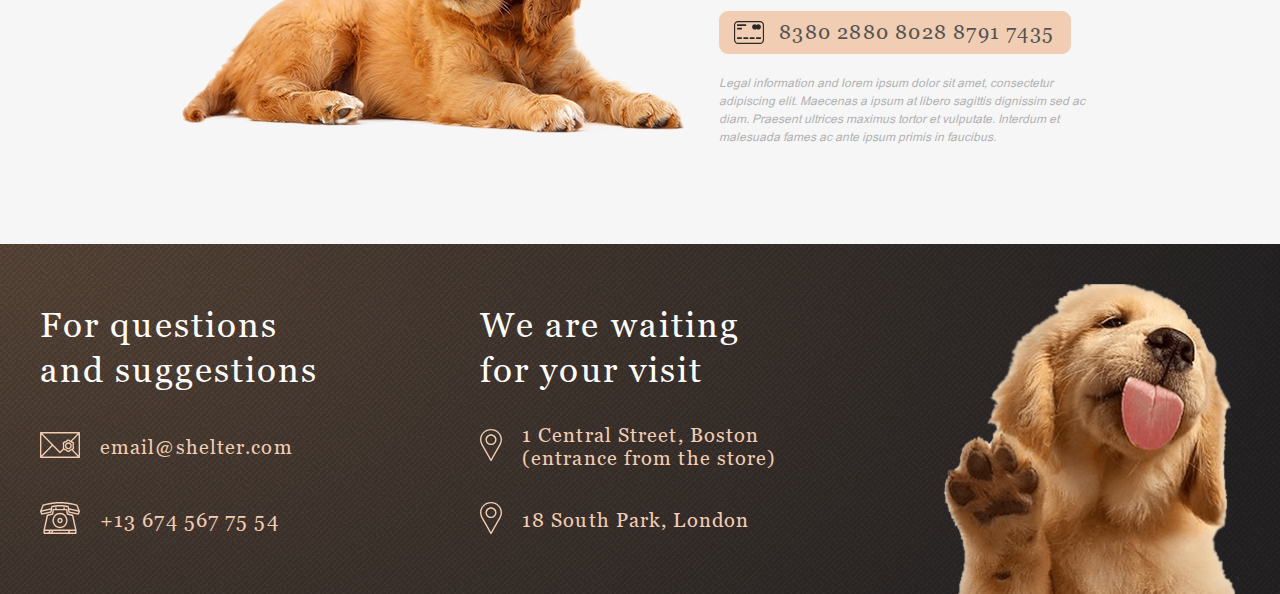
==== commit 5609b715: "feat: add script for carusel" ====
--- a/pages/main/index.html
+++ b/pages/main/index.html
@@ -103,23 +103,7 @@
                                     <div class="pet_item"></div>
                                     <div class="pet_item"></div>
                                 </div>
-                                <div class="part" id="active-part">
-                                    <div class="pet_item" data-name="Katrine">
-                                        <img src="../../assets/images/katrine.png" alt="katrine">
-                                        <p class="pet__name">Katrine</p>
-                                        <button class="learn__more">Learn more</button>
-                                    </div>
-                                    <div class="pet_item" data-name="Jennifer">
-                                        <img src="../../assets/images/jennifer.png" alt="jennifer">
-                                        <p class="pet__name">Jennifer</p>
-                                        <button class="learn__more">Learn more</button>
-                                    </div>
-                                    <div class="pet_item" data-name="Woody">
-                                        <img src="../../assets/images/woody.png" alt="woody">
-                                        <p class="pet__name">Woody</p>
-                                        <button class="learn__more">Learn more</button>
-                                    </div>
-                                </div>
+                                <div class="part" id="active-part"></div>
                                 <div class="part" id="right-part">
                                     <div class="pet_item"></div>
                                     <div class="pet_item"></div>
--- a/pages/main/style.css
+++ b/pages/main/style.css
@@ -208,6 +208,7 @@
   padding-bottom: 9px;
   font-weight: normal;
   letter-spacing: 2px;
+  margin: 0;
 }
 
 .subtitile {
@@ -671,4 +672,164 @@
   background-image: url(../../assets/images/footer-puppy.png);
   height: 310px;
   width: 300px;
+}
+
+/* Max width 768px */
+
+@media (max-width: 1270px) {
+  .container {
+    max-width: 768px;
+    margin: 0 auto;
+  }
+
+  .popup-container {
+    width: 630px;
+  }
+
+  .image {
+    width: 350px;
+  }
+
+  .pets-text {
+    padding: 10px 9px 37px;
+  }
+
+  .popup-information {
+    font-size: 13px;
+    line-height: 14px;
+  }
+
+  .popup-item {
+    padding-bottom: 5px;
+  }
+
+  .header-container {
+    padding: 30px 30px 0;
+  }
+
+  .hero-container {
+    flex-direction: column;
+  }
+
+  .hero-wrapper {
+    padding: 59px 114px 0 114px;
+    width: auto;
+  }
+
+  .hero-title {
+    width: 85%;
+  }
+
+  .hero-text {
+    width: auto;
+  }
+
+  .hero-button {
+    align-self: center;
+    margin-bottom: 100px;
+  }
+
+  .hero-dog {
+    width: auto;
+    height: 593px;
+    background-size: 571px;
+    background-position-y: 0px;
+    background-position-x: 128px;
+  }
+
+  .about-container {
+    padding-top: 66px;
+    flex-direction: column-reverse;
+    align-items: center;
+    gap: 80px;
+  }
+
+  .about-wrapper {
+    width: 56%;
+    margin-right: 0;
+  }
+
+  .about-text {
+    width: auto;
+  }
+
+  .friends-container {
+    padding: 80px 30px 100px;
+  }
+
+  .friends-title {
+    width: 65%;
+  }
+
+  .carusel-wrapper {
+    width: 600px;
+    overflow: hidden;
+  }
+
+  .pets-list {
+    position: relative;
+    left: -1020px;
+    display: flex;
+    flex-direction: row;
+    align-items: center;
+    gap: 40px;
+  }
+
+  /* .pet_item:nth-child(3) {
+    display: none;
+  } */
+
+  @keyframes left {
+    from {
+      left: -800px;
+    }
+    to {
+      left: -1500px;
+    }
+  }
+
+  .left {
+    animation-duration: 2s;
+    animation-name: left;
+  }
+
+  @keyframes right {
+    from {
+      left: -800px;
+    }
+    to {
+      left: 0;
+    }
+  }
+
+  .right {
+    animation-duration: 2s;
+    animation-name: right;
+  }
+
+  .help {
+    padding-left: 65px;
+    padding-right: 65px;
+  }
+
+  .help-list {
+    gap: 55px 60px;
+  }
+  .help_item {
+    width: 170px;
+  }
+
+  .addition {
+    padding: 80px 130px 82px;
+    flex-direction: column-reverse;
+    align-items: center;
+    gap: 48px;
+  }
+
+  .footer-wrapper {
+    justify-content: center;
+    flex-wrap: wrap;
+    padding: 13px 40px 0;
+    gap: 61px 59px;
+  }
 }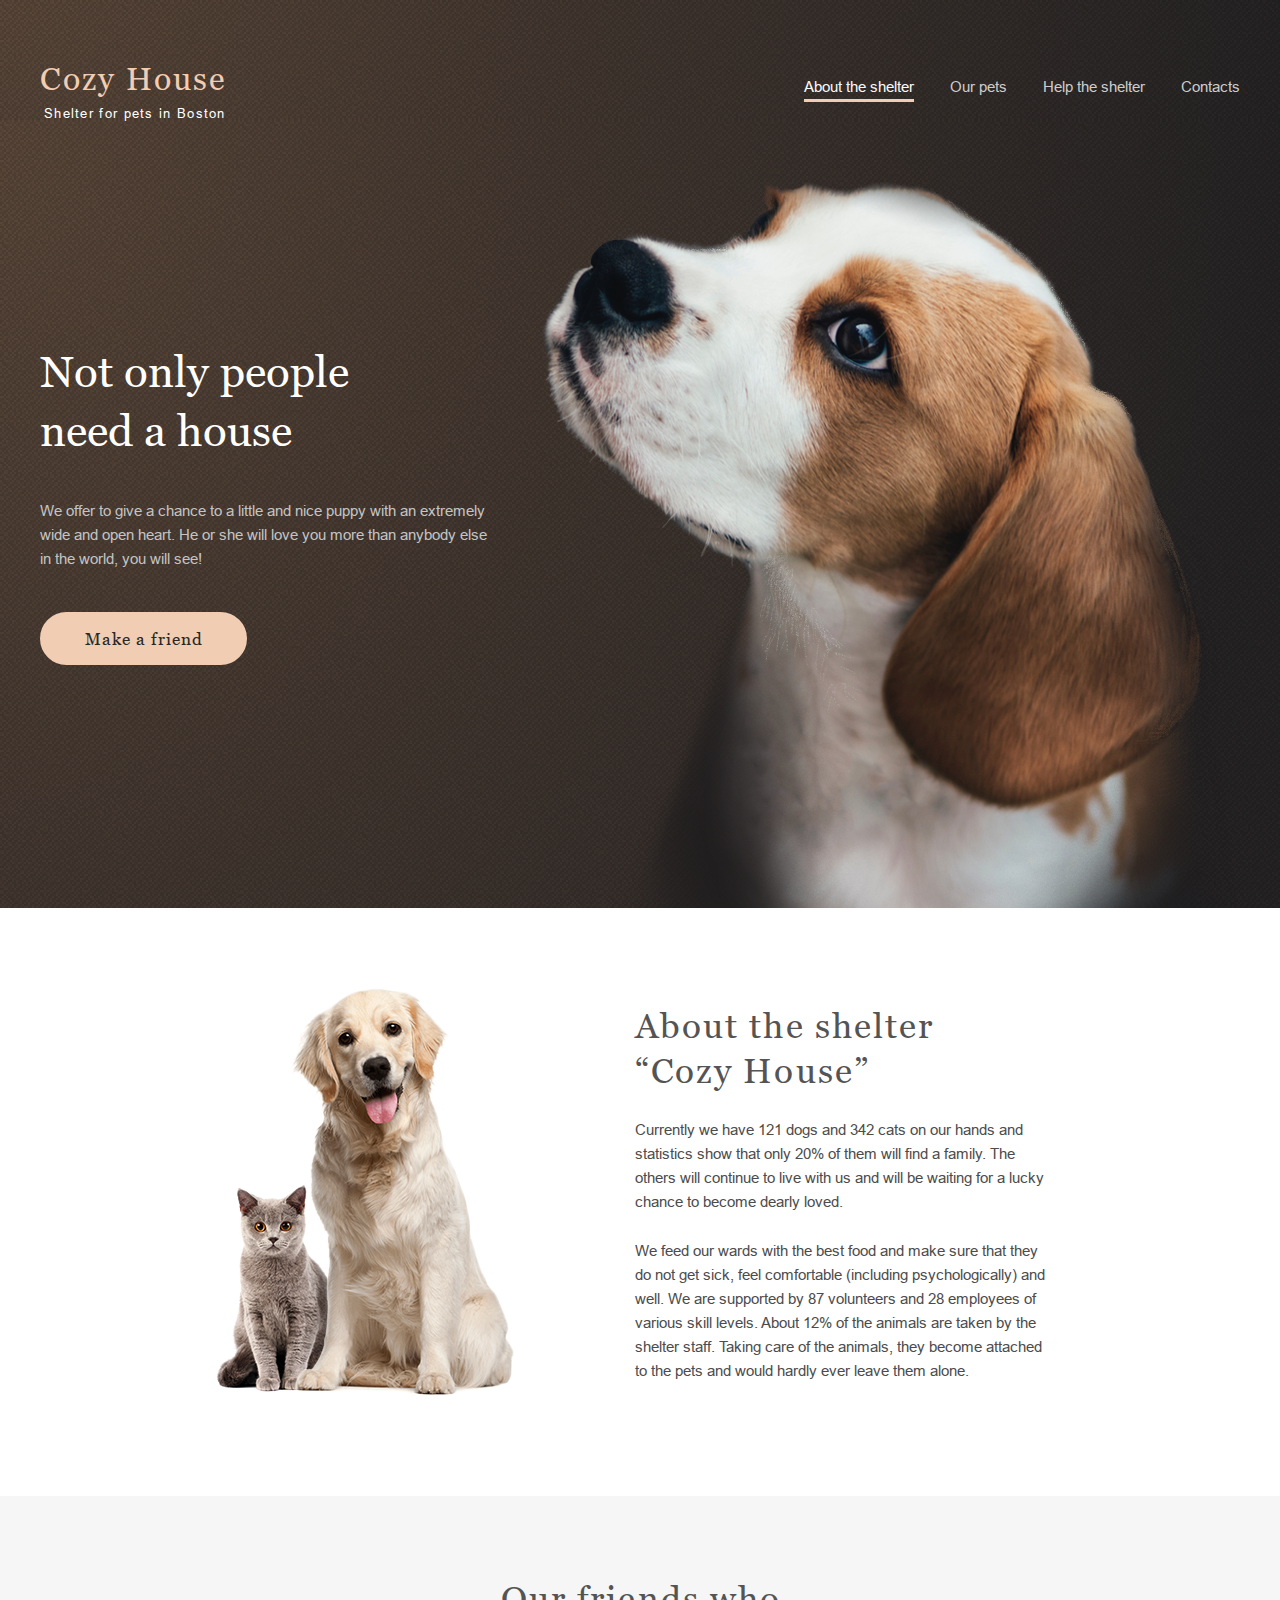
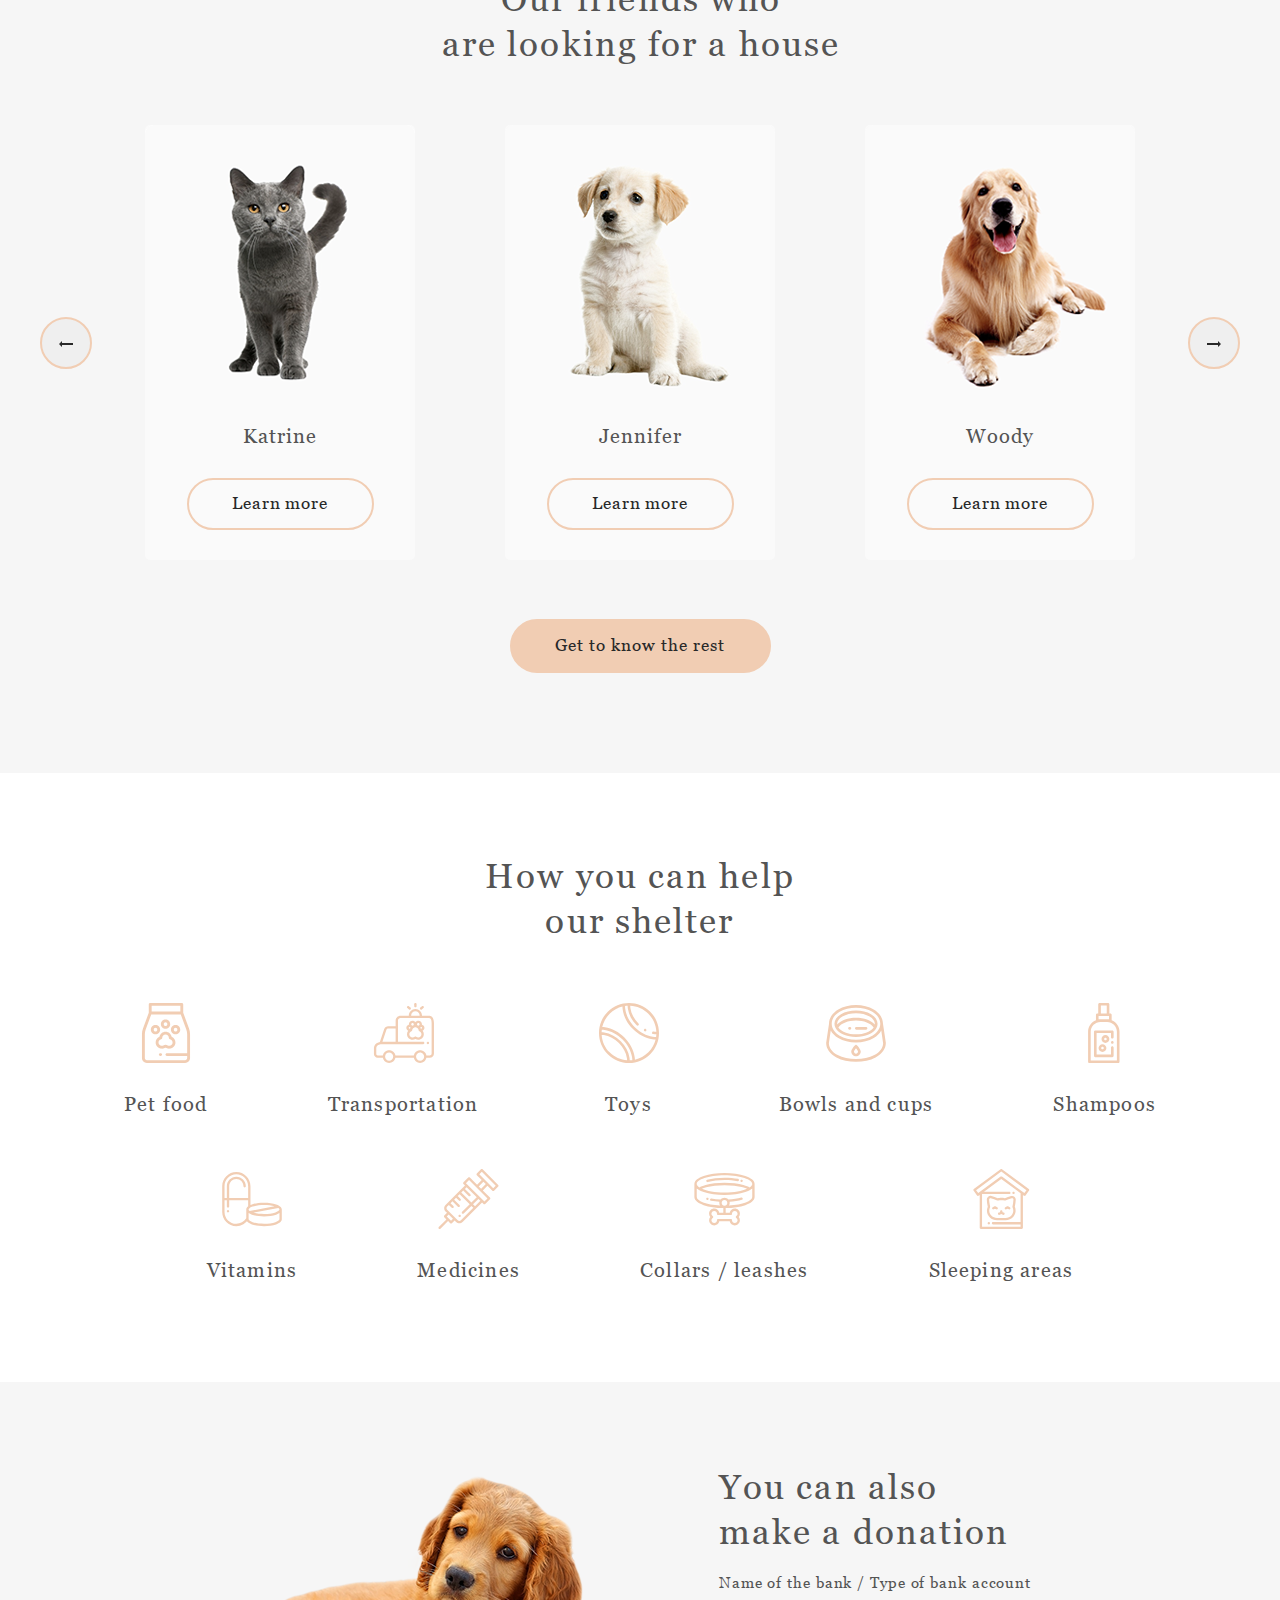
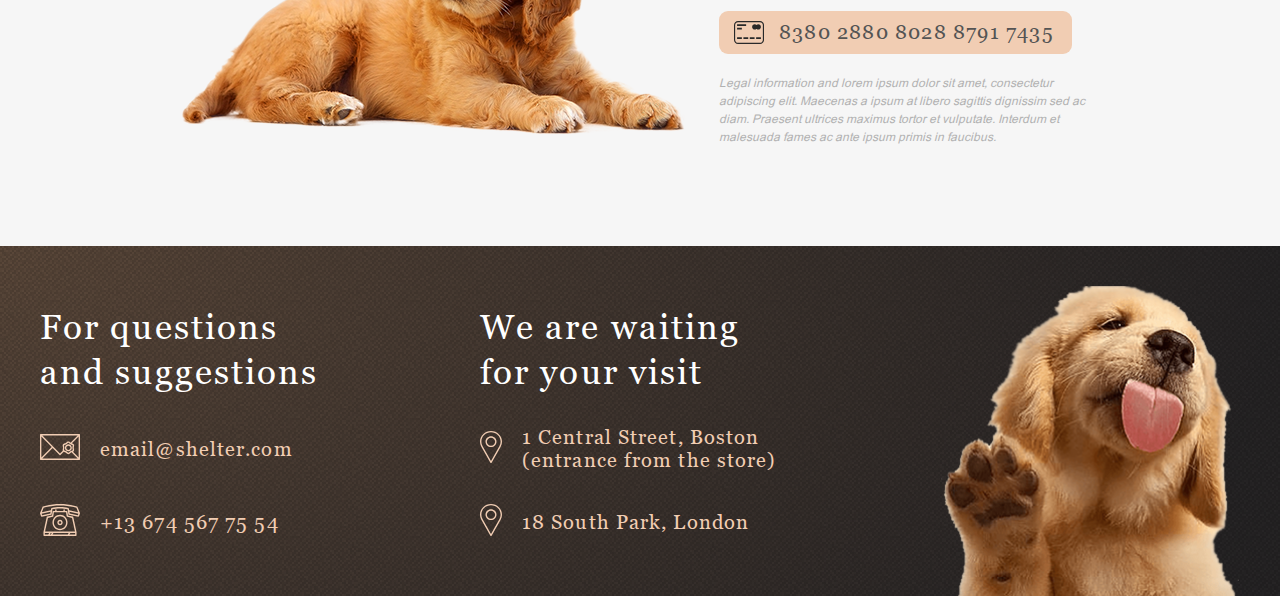
==== commit 9356387d: "fix: structure of the arrangement of images" ====
--- a/pages/main/index.html
+++ b/pages/main/index.html
@@ -65,13 +65,17 @@
                             He or she will love you more than anybody else in the world, you will see!</p>
                         <a href="#friends-container" class="hero-button">Make a friend</a>
                     </div>
-                    <div class="hero-dog"></div>
+                    <div class="hero-dog">
+                        <img src="../../assets/images/start-screen-puppy.png" alt="hero-dog" width="100%">
+                    </div>
                 </section>
             </div>
         </div>
         <div class="container">
             <section class="about-container" id="about-container">
-                <div class="about-dogs"></div>
+                <div class="about-dogs">
+                    <img src="../../assets/images/about-pets.png" alt="about-dogs" width="100%">
+                </div>
                 <div class="about-wrapper">
                     <h3 class="about-title">About the shelter <br>“Cozy House”</h3>
                     <p class="about-text">Currently we have 121 dogs and 342 cats on our hands and statistics show that
@@ -177,7 +181,9 @@
         <div class="addition-background">
             <div class="container">
                 <section class="addition">
-                    <div class="addition-dog"></div>
+                    <div class="addition-dog">
+                        <img src="../../assets/images/donation-dog.png" alt="addition-dog" width="100%">
+                    </div>
                     <div class="addition-wrapper">
                         <h3 class="addition-title">You can also make a donation</h3>
                         <p class="label">Name of the bank / Type of bank account</p>
@@ -230,7 +236,9 @@
                                 London</a>
                         </div>
                     </div>
-                    <div class="footer-dog"></div>
+                    <div class="footer-dog">
+                        <img src="../../assets/images/footer-puppy.png" alt="footer-dog" width="100%">
+                    </div>
                 </div>
             </div>
         </div>
--- a/pages/main/style.css
+++ b/pages/main/style.css
@@ -25,10 +25,6 @@
   font-weight: 400;
 }
 
-body {
-  position: relative;
-}
-
 * {
   box-sizing: border-box;
   margin: 0;
@@ -112,10 +108,6 @@
 
 .popup-overlay:hover {
   cursor: pointer;
-}
-
-.image {
-  width: 500px;
 }
 
 .pets-text {
@@ -258,6 +250,7 @@
 .hero-container {
   display: flex;
   padding: 0 40px;
+  gap: 40px;
 }
 
 .hero-wrapper {
@@ -304,16 +297,13 @@
 }
 
 .hero-dog {
-  background-image: url(../../assets/images/start-screen-puppy.png);
-  width: 698px;
-  background-position-x: 42px;
-  background-position-y: 59px;
-  background-repeat: no-repeat;
+  display: flex;
+  align-self: flex-end;
 }
 
 .about-container {
   padding-top: 80px;
-  padding-bottom: 82px;
+  padding-bottom: 100px;
   background-color: var(--color-one);
   display: flex;
   flex-direction: row;
@@ -322,10 +312,8 @@
 }
 
 .about-dogs {
-  background-image: url(../../assets/images/about-pets.png);
-  background-repeat: no-repeat;
-  height: 426px;
-  width: 300px;
+  display: flex;
+  align-self: flex-end;
 }
 .about-wrapper {
   margin-right: 8px;
@@ -551,21 +539,18 @@
 .addition {
   display: flex;
   gap: 32px;
-  padding: 82px 182px 90px;
+  padding: 82px 182px 100px;
 }
 
 .addition-dog {
-  margin-top: 10px;
-  background-image: url(../../assets/images/donation-dog.png);
-  background-repeat: no-repeat;
-  height: 280px;
-  width: 100%;
+  display: flex;
+  align-self: center;
 }
 
 .addition-wrapper {
   display: flex;
   flex-direction: column;
-  width: 75%;
+  width: 41%;
   gap: 20px;
 }
 
@@ -582,7 +567,7 @@
 }
 
 .card-number {
-  width: 93%;
+  width: 94%;
   display: flex;
   background-color: #f1cdb3;
   border-radius: 9px;
@@ -669,167 +654,6 @@
 }
 
 .footer-dog {
-  background-image: url(../../assets/images/footer-puppy.png);
-  height: 310px;
-  width: 300px;
-}
-
-/* Max width 768px */
-
-@media (max-width: 1270px) {
-  .container {
-    max-width: 768px;
-    margin: 0 auto;
-  }
-
-  .popup-container {
-    width: 630px;
-  }
-
-  .image {
-    width: 350px;
-  }
-
-  .pets-text {
-    padding: 10px 9px 37px;
-  }
-
-  .popup-information {
-    font-size: 13px;
-    line-height: 14px;
-  }
-
-  .popup-item {
-    padding-bottom: 5px;
-  }
-
-  .header-container {
-    padding: 30px 30px 0;
-  }
-
-  .hero-container {
-    flex-direction: column;
-  }
-
-  .hero-wrapper {
-    padding: 59px 114px 0 114px;
-    width: auto;
-  }
-
-  .hero-title {
-    width: 85%;
-  }
-
-  .hero-text {
-    width: auto;
-  }
-
-  .hero-button {
-    align-self: center;
-    margin-bottom: 100px;
-  }
-
-  .hero-dog {
-    width: auto;
-    height: 593px;
-    background-size: 571px;
-    background-position-y: 0px;
-    background-position-x: 128px;
-  }
-
-  .about-container {
-    padding-top: 66px;
-    flex-direction: column-reverse;
-    align-items: center;
-    gap: 80px;
-  }
-
-  .about-wrapper {
-    width: 56%;
-    margin-right: 0;
-  }
-
-  .about-text {
-    width: auto;
-  }
-
-  .friends-container {
-    padding: 80px 30px 100px;
-  }
-
-  .friends-title {
-    width: 65%;
-  }
-
-  .carusel-wrapper {
-    width: 600px;
-    overflow: hidden;
-  }
-
-  .pets-list {
-    position: relative;
-    left: -1020px;
-    display: flex;
-    flex-direction: row;
-    align-items: center;
-    gap: 40px;
-  }
-
-  /* .pet_item:nth-child(3) {
-    display: none;
-  } */
-
-  @keyframes left {
-    from {
-      left: -800px;
-    }
-    to {
-      left: -1500px;
-    }
-  }
-
-  .left {
-    animation-duration: 2s;
-    animation-name: left;
-  }
-
-  @keyframes right {
-    from {
-      left: -800px;
-    }
-    to {
-      left: 0;
-    }
-  }
-
-  .right {
-    animation-duration: 2s;
-    animation-name: right;
-  }
-
-  .help {
-    padding-left: 65px;
-    padding-right: 65px;
-  }
-
-  .help-list {
-    gap: 55px 60px;
-  }
-  .help_item {
-    width: 170px;
-  }
-
-  .addition {
-    padding: 80px 130px 82px;
-    flex-direction: column-reverse;
-    align-items: center;
-    gap: 48px;
-  }
-
-  .footer-wrapper {
-    justify-content: center;
-    flex-wrap: wrap;
-    padding: 13px 40px 0;
-    gap: 61px 59px;
-  }
+  display: flex;
+  align-self: flex-end;
 }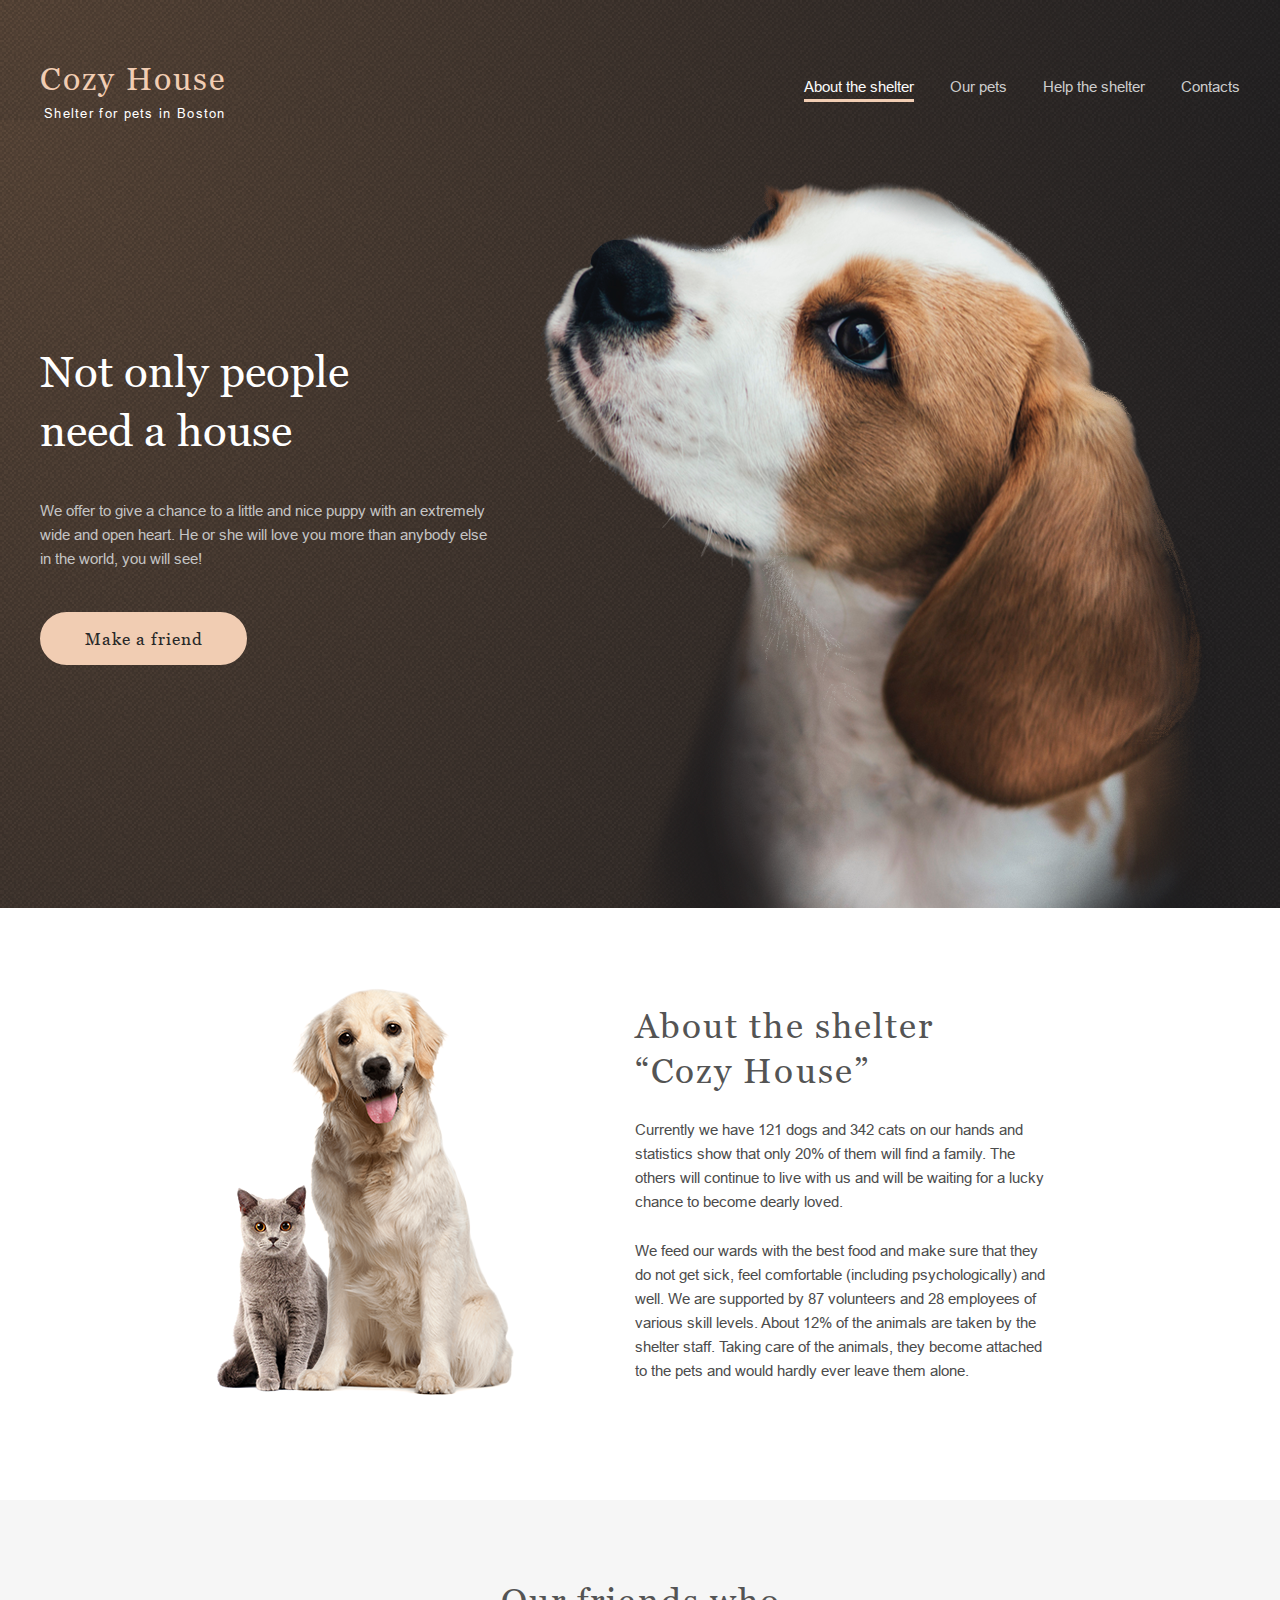
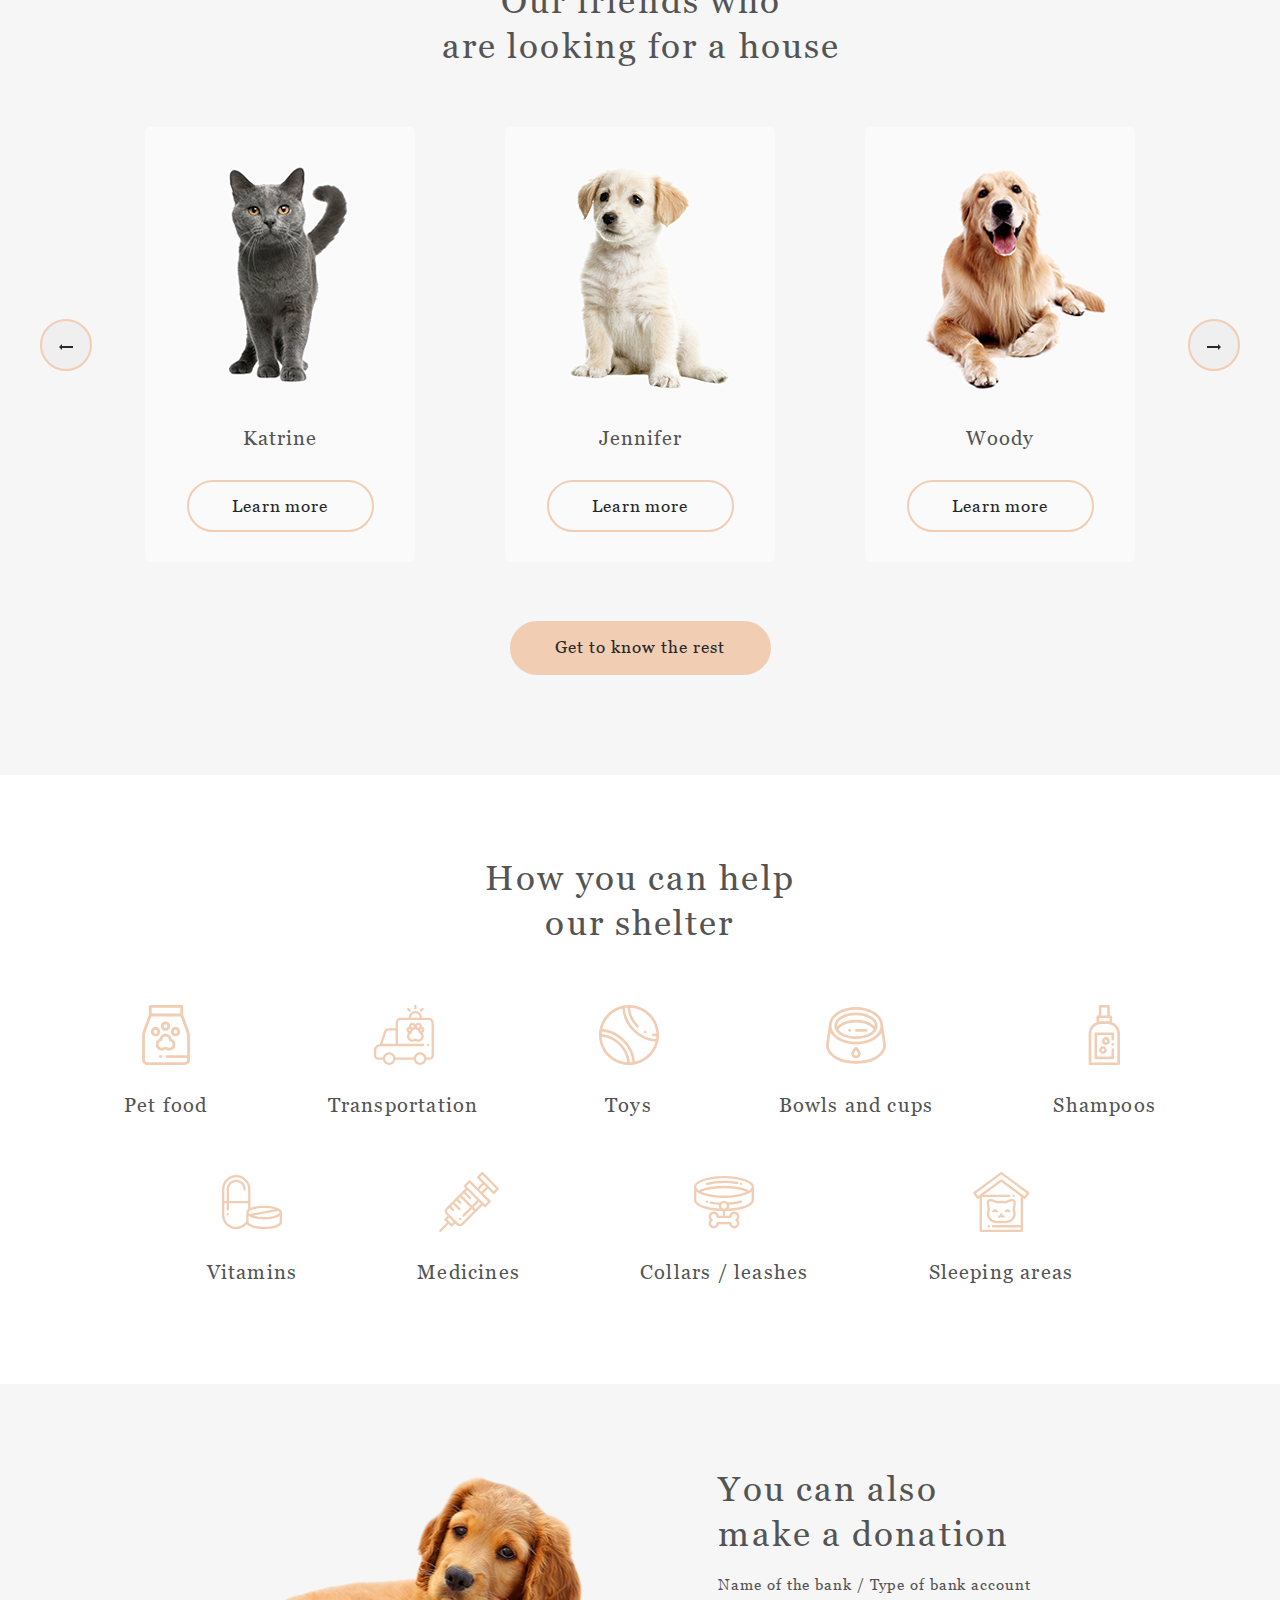
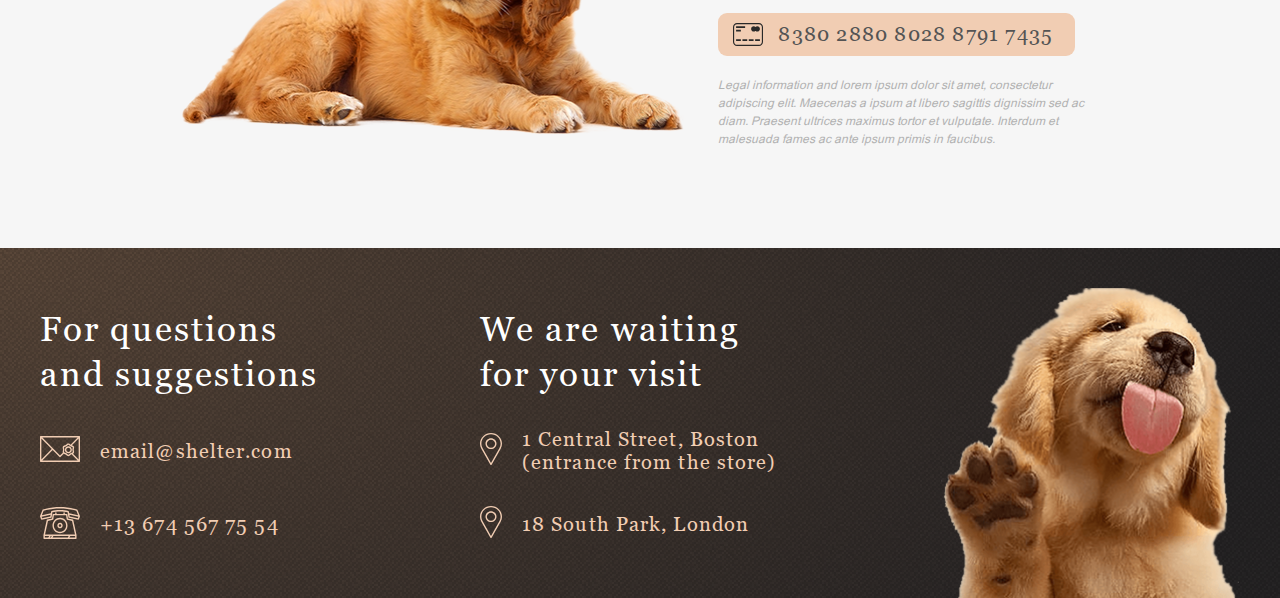
==== commit 1bff9db3: "fix: responsive main page" ====
--- a/pages/main/index.html
+++ b/pages/main/index.html
@@ -74,7 +74,7 @@
         <div class="container">
             <section class="about-container" id="about-container">
                 <div class="about-dogs">
-                    <img src="../../assets/images/about-pets.png" alt="about-dogs" width="100%">
+                    <img class="about-dogs_image" src="../../assets/images/about-pets.png" alt="about-dogs" width="100%">
                 </div>
                 <div class="about-wrapper">
                     <h3 class="about-title">About the shelter <br>“Cozy House”</h3>
@@ -182,7 +182,7 @@
             <div class="container">
                 <section class="addition">
                     <div class="addition-dog">
-                        <img src="../../assets/images/donation-dog.png" alt="addition-dog" width="100%">
+                        <img class="addition-dog_image" src="../../assets/images/donation-dog.png" alt="addition-dog" width="100%">
                     </div>
                     <div class="addition-wrapper">
                         <h3 class="addition-title">You can also make a donation</h3>
--- a/pages/main/style.css
+++ b/pages/main/style.css
@@ -72,6 +72,8 @@
   transition: 1s;
 }
 
+/* Max width 1280px */
+
 .popup {
   background: transparent;
   position: fixed;
@@ -100,6 +102,7 @@
 
 .popup-container {
   width: 900px;
+  min-height: 500px;
   background: rgba(250, 250, 250, 1);
   display: flex;
   flex-direction: row;
@@ -200,7 +203,6 @@
   padding-bottom: 9px;
   font-weight: normal;
   letter-spacing: 2px;
-  margin: 0;
 }
 
 .subtitile {
@@ -261,7 +263,7 @@
 }
 
 .hero-title {
-  width: 85%;
+  max-width: 75%;
   line-height: 59px;
   margin-bottom: 39px;
 }
@@ -270,7 +272,7 @@
   font-family: var(--font-text);
   font-size: 15px;
   color: var(--color-four);
-  width: 460px;
+  max-width: 460px;
   margin-bottom: 41px;
   line-height: 24px;
 }
@@ -311,10 +313,6 @@
   gap: 120px;
 }
 
-.about-dogs {
-  display: flex;
-  align-self: flex-end;
-}
 .about-wrapper {
   margin-right: 8px;
   padding-top: 15px;
@@ -345,7 +343,7 @@
 .friends-container {
   display: flex;
   flex-direction: column;
-  padding: 80px 40px 100px;
+  padding: 78px 40px 100px;
 }
 
 .friends-title {
@@ -375,6 +373,11 @@
   flex-direction: row;
   align-items: center;
   gap: 90px;
+}
+
+.image {
+  width: 500px;
+  margin-right: 30px;
 }
 
 .part {
@@ -506,19 +509,26 @@
 
 .help-list {
   display: flex;
+  flex-direction: row;
+  flex-wrap: wrap;
+  align-items: center;
   justify-content: center;
-  gap: 53px 120px;
-  flex-wrap: wrap;
+  justify-items: center;
+  row-gap: 55px;
+  column-gap: 60px;
 }
 
 .help_item {
+  margin-left: 30px;
+  margin-right: 30px;
+
+  padding: 0;
+  margin-block-start: 0;
+  margin-block-end: 0;
   display: flex;
   flex-direction: column;
-  gap: 29px;
-}
-
-.help__icon {
-  height: 60px;
+  align-items: center;
+  justify-content: center;
 }
 
 .help__name {
@@ -529,6 +539,7 @@
   color: var(--color-six);
   letter-spacing: 1.2px;
   text-align: center;
+  margin-top: 28px;
 }
 
 .addition-background {
@@ -537,20 +548,16 @@
 }
 
 .addition {
+  align-items: center;
   display: flex;
   gap: 32px;
   padding: 82px 182px 100px;
 }
 
-.addition-dog {
-  display: flex;
-  align-self: center;
-}
-
 .addition-wrapper {
   display: flex;
   flex-direction: column;
-  width: 41%;
+  width: 380px;
   gap: 20px;
 }
 
@@ -656,4 +663,619 @@
 .footer-dog {
   display: flex;
   align-self: flex-end;
-}+}
+
+/* Max width 1000px */
+
+@media (max-width: 1000px) {
+  .container {
+    max-width: 768px;
+    margin: 0 auto;
+  }
+
+  .pets-text {
+    padding: 10px 9px 37px;
+  }
+
+  .popup-information {
+    font-size: 13px;
+    line-height: 14px;
+  }
+
+  .popup-container {
+    width: 630px;
+    min-height: 350px;
+  }
+
+  .popup-item {
+    padding-bottom: 5px;
+  }
+
+  .header-container {
+    padding: 31px 30px 0;
+  }
+
+  .hero-container {
+    flex-direction: column;
+    gap: 0;
+  }
+
+  .hero-wrapper {
+    padding: 59px 114px 0 114px;
+    width: auto;
+  }
+
+  .hero-title {
+    width: 85%;
+  }
+
+  .hero-text {
+    width: auto;
+  }
+
+  .hero-button {
+    align-self: center;
+    margin-bottom: 100px;
+  }
+
+  .hero-dog {
+    width: 82.5%;
+    position: relative;
+    left: 10px;
+  }
+
+  .about-container {
+    padding-top: 66px;
+    flex-direction: column-reverse;
+    align-items: center;
+    gap: 80px;
+  }
+
+  .about-wrapper {
+    width: 56%;
+    margin-right: 0;
+  }
+
+  .about-text {
+    width: auto;
+  }
+
+  .friends-container {
+    padding: 75px 30px 100px;
+  }
+
+  .friends-title {
+    width: 65%;
+  }
+
+  .carusel-wrapper {
+    width: 600px;
+    overflow: hidden;
+  }
+
+  .pets-list {
+    position: relative;
+    left: -660px;
+    display: flex;
+    flex-direction: row;
+    align-items: center;
+  }
+
+  .image {
+    width: 350px;
+    margin-right: 11px;
+  }
+
+  .part {
+    gap: 40px;
+  }
+
+  .pet_item:nth-child(3) {
+    display: none;
+  }
+
+  @keyframes left {
+    from {
+      left: -660px;
+    }
+    to {
+      left: -1300px;
+    }
+  }
+
+  .left {
+    animation-duration: 2s;
+    animation-name: left;
+  }
+
+  @keyframes right {
+    from {
+      left: -660px;
+    }
+    to {
+      left: 0;
+    }
+  }
+
+  .right {
+    animation-duration: 2s;
+    animation-name: right;
+  }
+
+  .help {
+    padding-left: 65px;
+    padding-right: 65px;
+  }
+
+  .help_item {
+    width: 170px;
+    margin-left: 0px;
+    margin-right: 0px;
+  }
+
+  .addition {
+    padding: 80px 130px 100px;
+    flex-direction: column-reverse;
+    gap: 60px;
+  }
+
+  .footer-wrapper {
+    justify-content: center;
+    flex-wrap: wrap;
+    padding: 13px 40px 0;
+    gap: 61px 59px;
+  }
+}
+
+/* Max width 700px */
+
+@media (max-width: 700px) {
+  .nav {
+    position: fixed;
+    background: #000000;
+    height: 100%;
+    width: 320px;
+    top: 0px;
+    right: -320px;
+    transition: 0.5s;
+    z-index: 1;
+  }
+
+  .logo-nav {
+    display: block;
+    padding: 30px 10px 0;
+  }
+
+  .title-nav {
+    font-family: var(--font-title);
+    color: var(--color-two);
+    font-size: 32px;
+    padding-bottom: 9px;
+    font-weight: normal;
+    letter-spacing: 2px;
+  }
+
+  .subtitile-nav {
+    font-family: var(--font-text);
+    color: var(--color-one);
+    font-size: 13px;
+    letter-spacing: 1.3px;
+    padding-left: 4px;
+  }
+
+  .nav {
+    position: fixed;
+    background: #000000;
+    height: 100%;
+    width: 320px;
+    top: 0px;
+    right: -320px;
+    transition: 0.5s;
+    z-index: 1;
+  }
+
+  .open {
+    right: 0;
+    background-color: var(--color-three);
+  }
+
+  .nav-list {
+    display: flex;
+    flex-direction: column;
+    align-items: flex-start;
+    list-style: none;
+    gap: 16px;
+    padding: 238px 38px;
+    align-items: center;
+  }
+
+  .nav_link {
+    font-size: 32px;
+    line-height: 51px;
+  }
+
+  .burger {
+    margin-left: 23px;
+    display: flex;
+    flex-direction: column;
+    align-items: center;
+    width: 38px;
+    height: 32px;
+    cursor: pointer;
+    user-select: none;
+    z-index: 2;
+    transition: 0.5s;
+  }
+
+  .line {
+    width: 80%;
+    height: 2px;
+    background: var(--color-two);
+    margin: 4px 0;
+    transition: all 0.3s ease-in-out;
+  }
+
+  .burger.open {
+    transform: rotate(90deg);
+    transition: 0.5s;
+  }
+
+  .popup-container {
+    width: 240px;
+    min-height: 341px;
+    background: rgba(250, 250, 250, 1);
+    display: flex;
+    flex-direction: row;
+  }
+
+  .friends-container {
+    padding: 44px 10px;
+  }
+
+  .pet_item:nth-child(2) {
+    display: none;
+  }
+
+  .pet_item:nth-child(3) {
+    display: none;
+  }
+
+  .friends-title {
+    width: auto;
+    margin-bottom: 42px;
+  }
+
+  .pets-list {
+    position: relative;
+    left: -349px;
+    display: flex;
+    flex-direction: row;
+    align-items: center;
+    gap: 90px;
+  }
+
+  .popup-image {
+    display: none;
+  }
+
+  .pets-text {
+    padding: 10px;
+  }
+
+  .popup-title {
+    text-align: center;
+    padding-bottom: 10px;
+    color: #000000;
+  }
+
+  .popup-subtitle {
+    text-align: center;
+    padding-bottom: 20px;
+  }
+
+  .popup-information {
+    font-size: 13px;
+    line-height: 14px;
+    text-align: justify;
+    padding-bottom: 24px;
+  }
+
+  .popup-list {
+    list-style-position: inside;
+  }
+
+  .friends-wrapper {
+    height: 454px;
+    justify-content: center;
+    align-items: flex-end;
+    margin-bottom: 0;
+  }
+
+  .carusel-wrapper {
+    width: 295px;
+  }
+
+  @keyframes left {
+    from {
+      left: -350px;
+    }
+    to {
+      left: -700px;
+    }
+  }
+
+  .left {
+    animation-duration: 1s;
+    animation-name: left;
+  }
+
+  @keyframes right {
+    from {
+      left: -350px;
+    }
+    to {
+      left: 0;
+    }
+  }
+
+  .right {
+    animation-duration: 1s;
+    animation-name: right;
+  }
+
+  .prev-button {
+    display: none;
+  }
+
+  .next-button {
+    display: none;
+  }
+
+  .arrow_block {
+    display: flex;
+    justify-content: center;
+    gap: 80px;
+    margin-bottom: 42px;
+  }
+
+  .arrow-button_prev {
+    height: 52px;
+    width: 52px;
+    border-radius: 100px;
+    border: var(--color-two) solid 2px;
+  }
+
+  .arrow-button_next {
+    height: 52px;
+    width: 52px;
+    border-radius: 100px;
+    border: var(--color-two) solid 2px;
+  }
+}
+
+/* Max width 600px */
+
+@media (max-width: 600px) {
+  h2 {
+    font-size: 25px;
+    letter-spacing: 1.5px;
+  }
+
+  h3 {
+    font-size: 25px;
+    line-height: 32px;
+    letter-spacing: 1.5px;
+  }
+
+  .header-container {
+    padding: 30px 49px 30px 10px;
+    background-position: 2px -30px;
+    background-size: auto 608px;
+  }
+
+  /* .burger.open .line1 {
+    transform: rotate(-90deg) translate(-11px, 0px);
+  }
+
+  .burger.open .line2 {
+    transform: rotate(-90deg) translate(-1px, 9px);
+  }
+
+  .burger.open .line3 {
+    transform: rotate(90deg) translate(-9px, 9px);
+  } */
+
+  .hero-container {
+    padding: 30px 10px 0;
+    gap: 5px;
+  }
+
+  .hero-wrapper {
+    align-items: center;
+    padding: 0;
+    width: auto;
+  }
+
+  .hero-title {
+    width: 85%;
+    line-height: 32px;
+    text-align: center;
+    margin-bottom: 42px;
+  }
+
+  .hero-text {
+    width: auto;
+    text-align: center;
+  }
+
+  .hero-dog {
+    width: 87%;
+    left: 0;
+  }
+
+  .about-container {
+    padding: 42px 0 36px;
+    gap: 42px;
+  }
+
+  .about-wrapper {
+    margin-right: auto;
+    width: 100%;
+    padding: 0px 10px;
+    gap: 24px;
+  }
+
+  .about-title {
+    text-align: center;
+    align-self: center;
+    width: 95%;
+  }
+
+  .about-text {
+    text-align: justify;
+    align-self: center;
+    width: 90%;
+  }
+
+  .about-dogs {
+    text-align: center;
+  }
+
+  .about-dogs_image {
+    width: 86%;
+  }
+
+  .friends-wrapper {
+    margin-bottom: 20px;
+  }
+
+  .friends-title {
+    margin-bottom: 22px;
+  }
+
+  .help {
+    padding: 39px 10px;
+  }
+
+  .help-text {
+    padding-bottom: 35px;
+    width: 80%;
+  }
+
+  .help_item {
+    margin-left: 0px;
+    margin-right: 0px;
+    margin-top: 5px;
+    align-items: center;
+    justify-content: center;
+  }
+
+  .help-list {
+    gap: 18px;
+    align-items: flex-start;
+    justify-content: space-between;
+    text-align: justify;
+  }
+
+  .help__icon {
+    max-height: 50px;
+  }
+
+  .help__name {
+    font-size: 15px;
+    margin-top: 20px;
+    letter-spacing: 0.06em;
+    justify-content: center;
+    justify-self: center;
+    align-self: center;
+  }
+
+  .help-list > * {
+    flex: 0 1 calc(50% - 10px);
+  }
+
+  .addition {
+    padding: 0;
+    gap: 44px;
+    padding-bottom: 38px;
+  }
+
+  .addition-dog {
+    text-align: center;
+  }
+
+  .addition-dog_image {
+    width: 80%;
+  }
+
+  .addition-wrapper {
+    padding: 40px 10px 0;
+    width: 100%;
+  }
+
+  .addition-title {
+    width: 75%;
+    text-align: center;
+    align-self: center;
+  }
+
+  .label {
+    text-align: center;
+    letter-spacing: 0;
+    line-height: 24px;
+  }
+
+  .card-number {
+    width: 94%;
+    align-self: center;
+  }
+
+  .number {
+    font-size: 15px;
+    line-height: 16px;
+    align-self: center;
+    letter-spacing: 0.9px;
+  }
+
+  .addition-text {
+    width: 93%;
+    text-align: justify;
+    align-self: center;
+  }
+
+  .footer-wrapper {
+    justify-content: center;
+    flex-wrap: wrap;
+    padding: 14px 10px 0;
+    gap: 38px;
+  }
+
+  .footer-title {
+    width: 95%;
+    text-align: center;
+    align-self: center;
+  }
+
+  .info {
+    justify-content: center;
+  }
+
+  .info-location {
+    display: flex;
+    flex-direction: row;
+    gap: 20px;
+    align-items: center;
+  }
+
+  .location {
+    padding: 0;
+    gap: 38px;
+  }
+
+  .footer-dog {
+    height: 268px;
+    background-size: 257px;
+    background-repeat: no-repeat;
+    background-position-x: 22px;
+  }
+}
